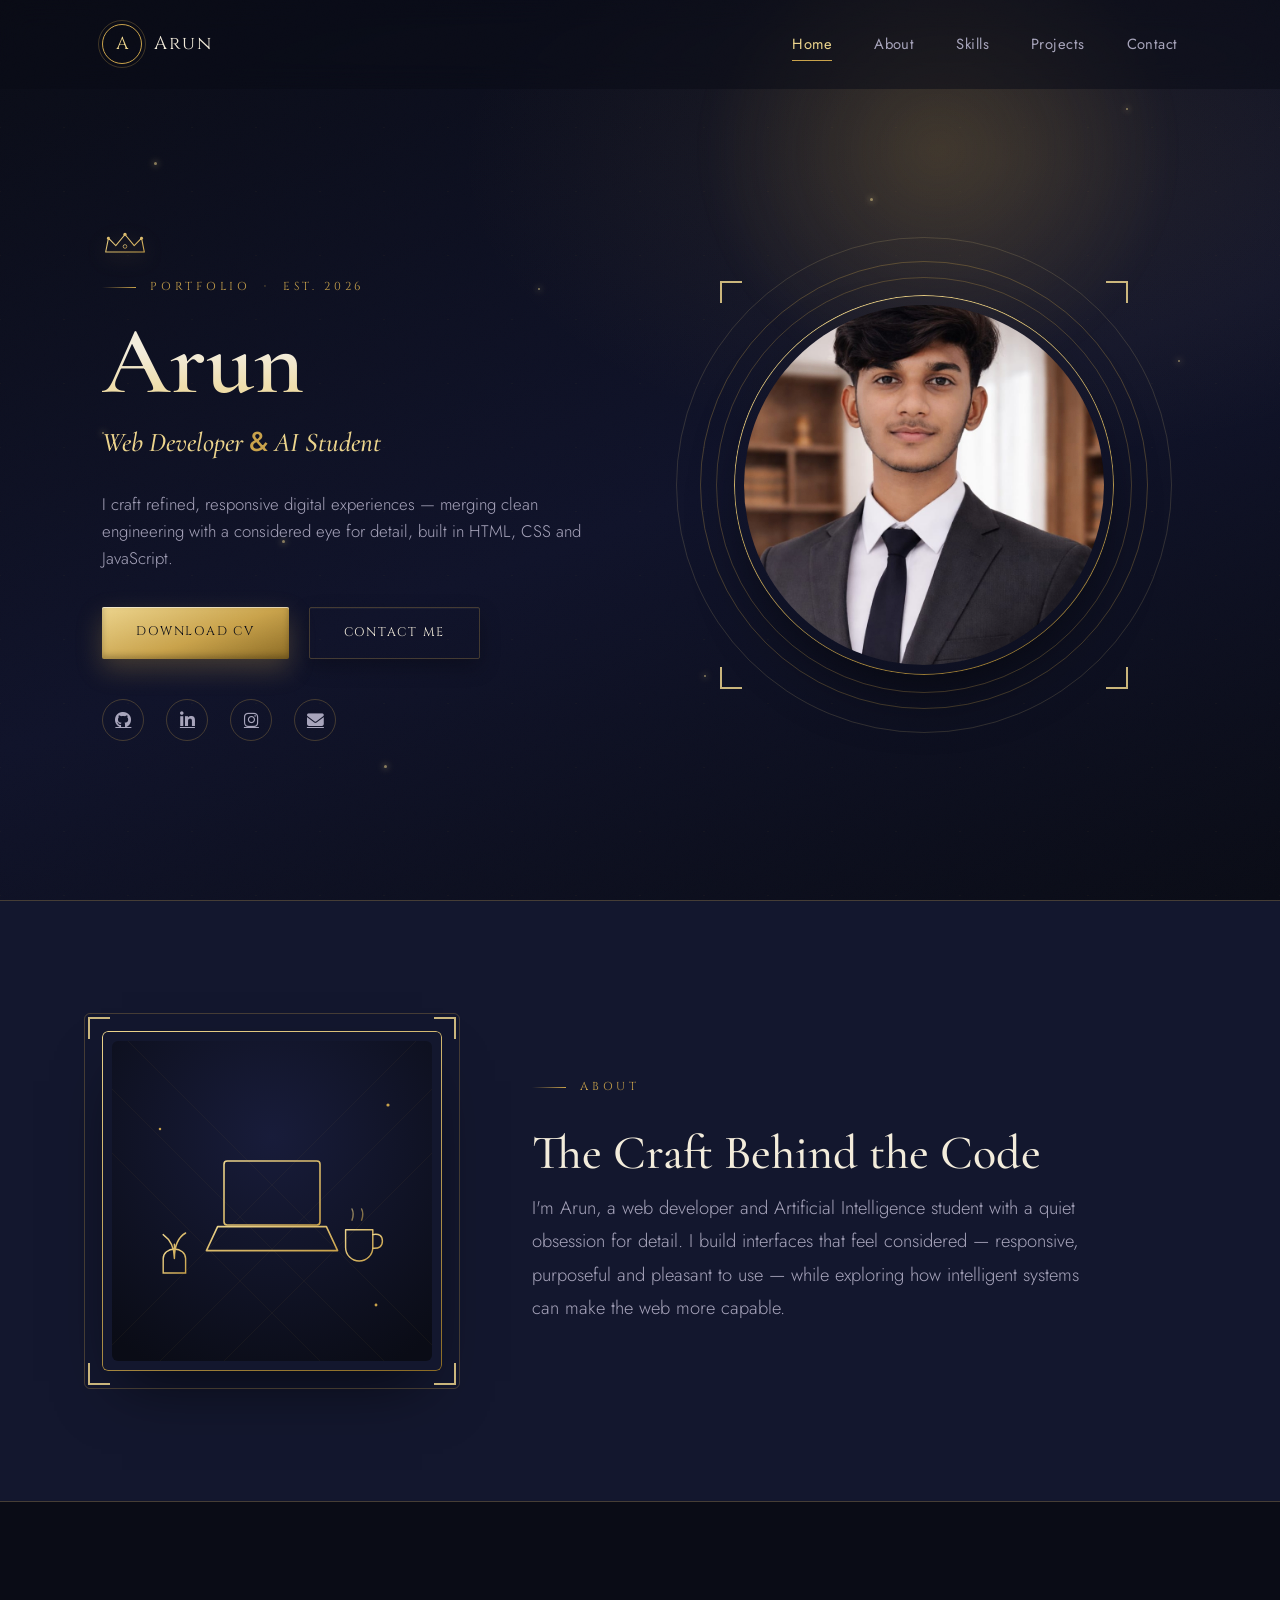
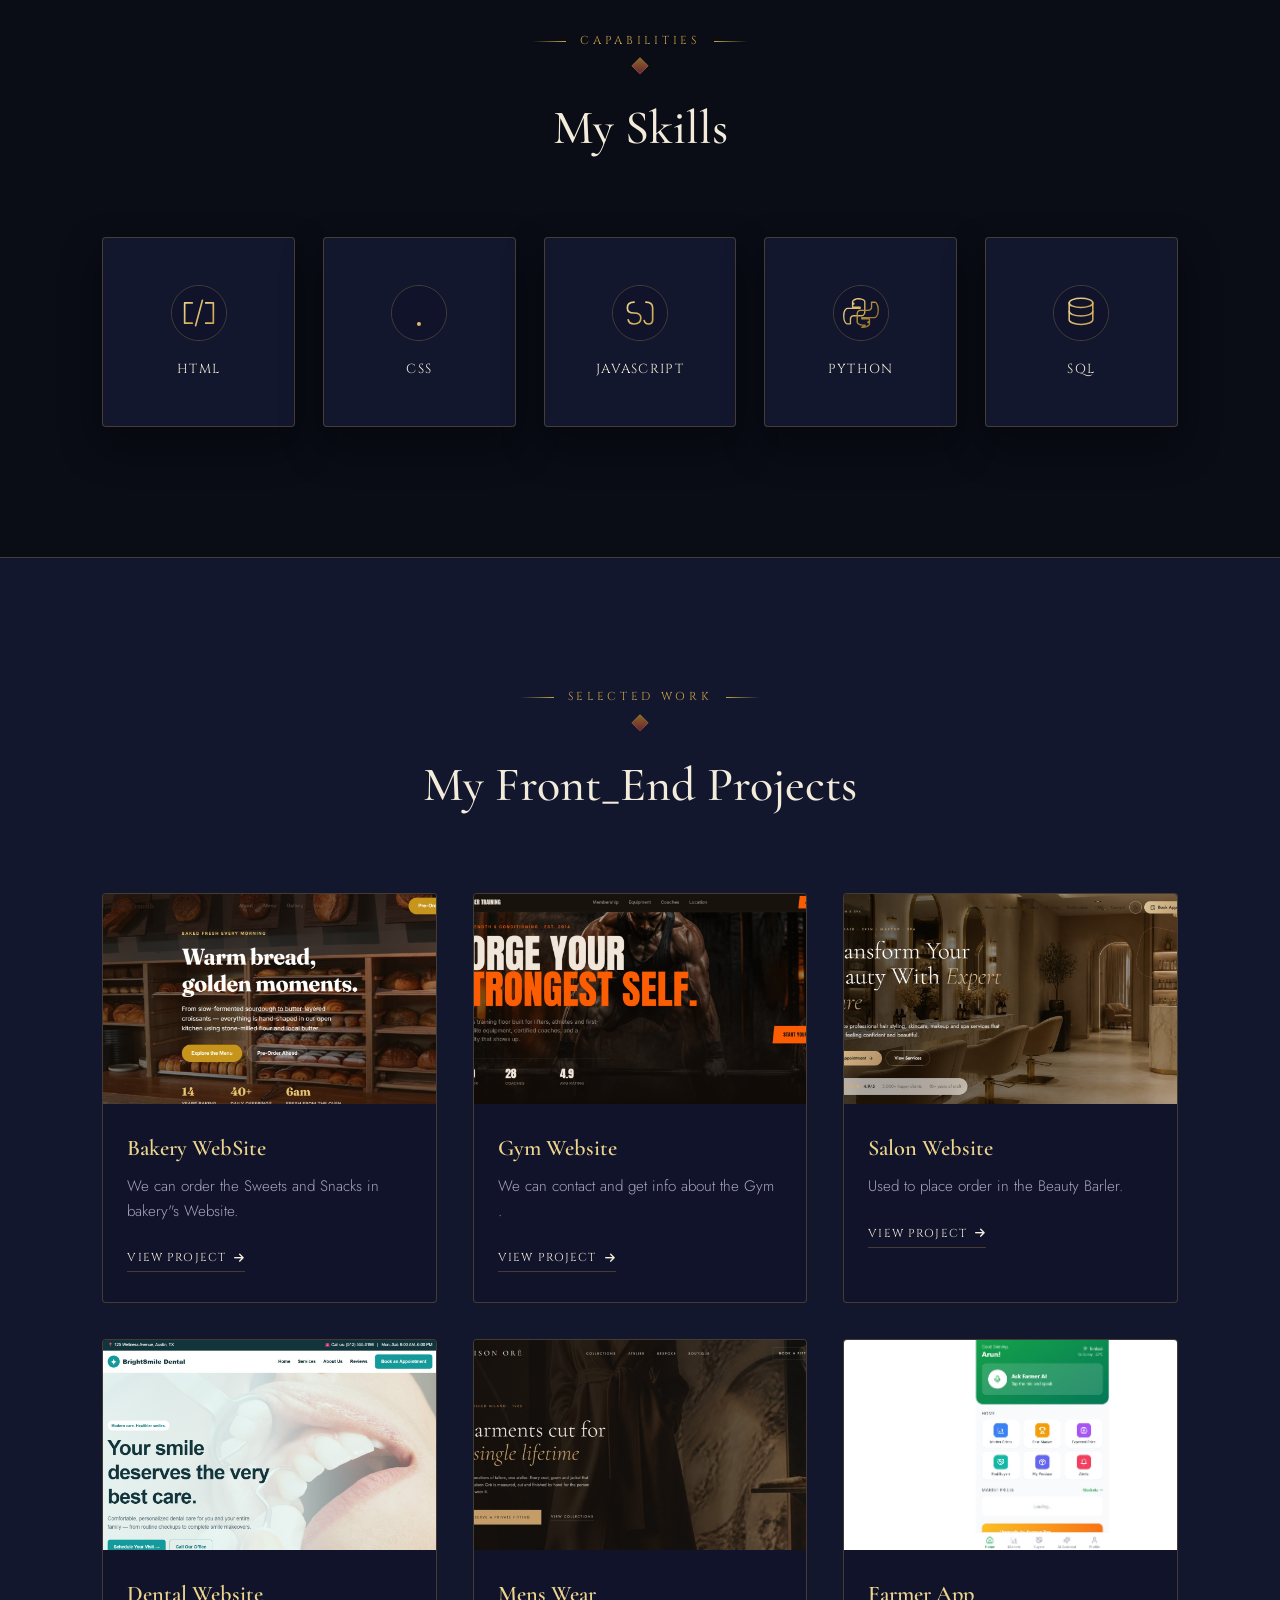
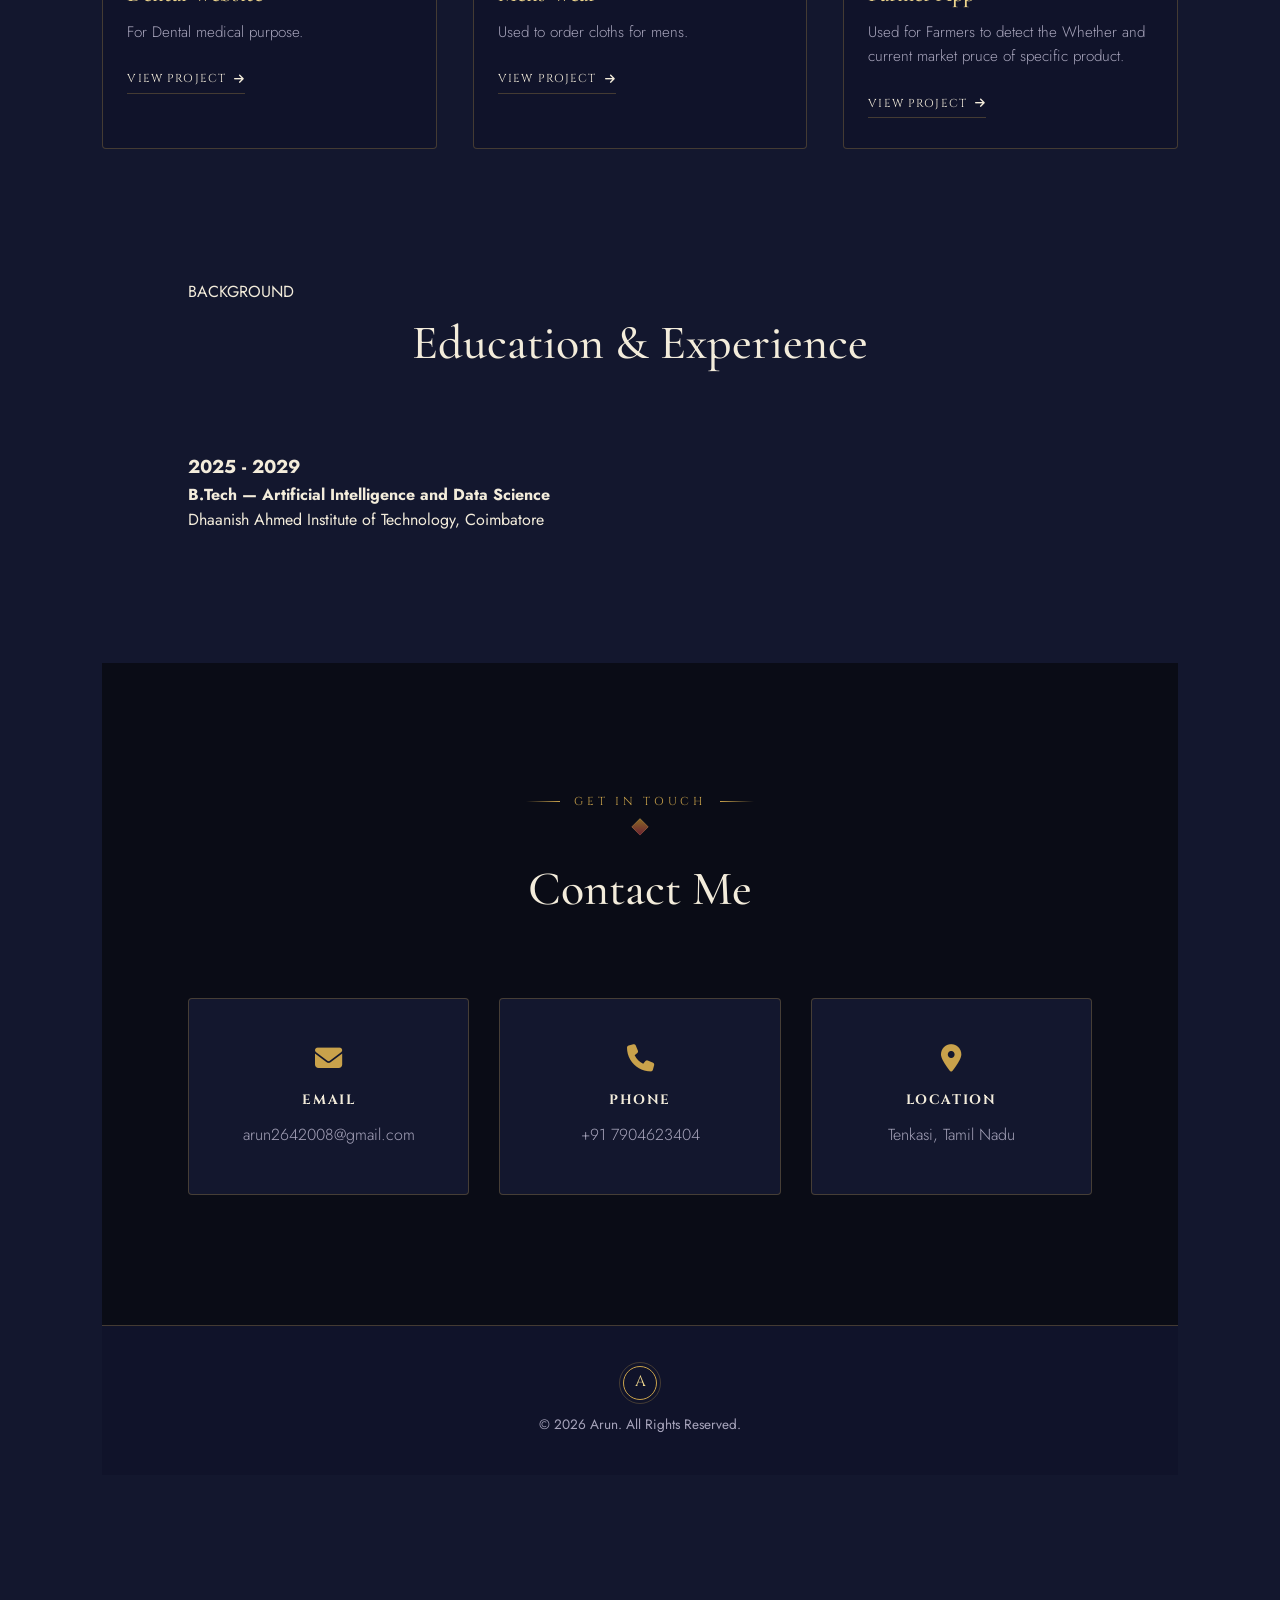
==== index.html @ 9f595109 "Update index.html" ====
<!DOCTYPE html>
<html lang="en">
<head>
    <meta charset="UTF-8">
    <meta name="viewport" content="width=device-width, initial-scale=1.0">
    <title>Arun — Portfolio</title>

    <!-- Fonts: Cinzel for engraved/royal display, Cormorant Garamond for elegant headings, Jost for clean body -->
    <link rel="preconnect" href="https://fonts.googleapis.com">
    <link rel="preconnect" href="https://fonts.gstatic.com" crossorigin>
    <link href="https://fonts.googleapis.com/css2?family=Cinzel:wght@500;600;700&family=Cormorant+Garamond:ital,wght@0,400;0,500;0,600;1,500&family=Jost:wght@300;400;500;600&display=swap" rel="stylesheet">

    <!-- Icons -->
    <link rel="stylesheet" href="https://cdnjs.cloudflare.com/ajax/libs/font-awesome/6.5.1/css/all.min.css">

    <link rel="stylesheet" href="style.css">
</head>
<body>

    <!-- Ornamental noise/pattern layer -->
    <div class="grain"></div>

    <!-- Header -->
    <header id="siteHeader">
        <nav class="navbar">
            <a href="#home" class="logo">
                <span class="logo-badge">A</span>
                <span class="logo-word">Arun</span>
            </a>

            <ul class="nav-links" id="navLinks">
                <li><a href="#home" class="active">Home</a></li>
                <li><a href="#about">About</a></li>
                <li><a href="#skills">Skills</a></li>
                <li><a href="#projects">Projects</a></li>
                <li><a href="#contact">Contact</a></li>
            </ul>

            <button class="nav-toggle" id="navToggle" aria-label="Toggle navigation" aria-expanded="false">
                <span></span><span></span><span></span>
            </button>
        </nav>
    </header>

    <!-- Hero Section -->
    <section id="home" class="hero">
        <div class="hero-glow"></div>
        <div class="particles" aria-hidden="true">
            <span></span><span></span><span></span><span></span><span></span>
            <span></span><span></span><span></span><span></span><span></span>
        </div>

        <div class="hero-text hidden">
            <svg class="crown" viewBox="0 0 100 60" aria-hidden="true">
                <path d="M8 50 L14 20 L30 36 L50 12 L70 36 L86 20 L92 50 Z" fill="none" stroke="url(#crownGold)" stroke-width="2.4" stroke-linejoin="round" stroke-linecap="round"/>
                <line x1="8" y1="50" x2="92" y2="50" stroke="url(#crownGold)" stroke-width="2.4" stroke-linecap="round"/>
                <circle cx="14" cy="20" r="3.2" fill="url(#crownGold)"/>
                <circle cx="50" cy="12" r="3.6" fill="url(#crownGold)"/>
                <circle cx="86" cy="20" r="3.2" fill="url(#crownGold)"/>
                <circle cx="50" cy="38" r="4" fill="none" stroke="url(#crownGold)" stroke-width="1.6"/>
                <defs>
                    <linearGradient id="crownGold" x1="0" y1="0" x2="1" y2="1">
                        <stop offset="0" stop-color="#ecd48c"/>
                        <stop offset="1" stop-color="#c9a24b"/>
                    </linearGradient>
                </defs>
            </svg>

            <p class="eyebrow"><span class="line"></span>Portfolio&nbsp;&nbsp;·&nbsp;&nbsp;Est. 2026</p>
            <h1>Arun</h1>
            <h2 class="hero-role">Web Developer <span class="dot">&amp;</span> AI Student</h2>
            <p class="description">
                I craft refined, responsive digital experiences — merging clean
                engineering with a considered eye for detail, built in
                HTML, CSS and JavaScript.
            </p>

            <div class="buttons">
                <a href="#" class="btn primary">Download CV</a>
                <a href="#contact" class="btn secondary">Contact Me</a>
            </div>

            <div class="social-icons">
                <a href="https://github.com/arun2642008-as" aria-label="GitHub"><i class="fab fa-github"></i></a>
                <a href="https://www.linkedin.com/in/arun-arun-407001384?utm_source=share_via&utm_content=profile&utm_medium=member_android" aria-label="LinkedIn"><i class="fab fa-linkedin-in"></i></a>
                <a href="https://www.instagram.com/breezy.shade.46?igsh=MTJxOGM5am5wYTBpMw==" aria-label="Instagram"><i class="fab fa-instagram"></i></a>
                <a href="mailto:arun2642008@gmail.com" aria-label="Email"><i class="fas fa-envelope"></i></a>
            </div>
        </div>

        <div class="hero-image hidden">
            <div class="tilt-wrap" id="heroTilt">
                <div class="orbit-ring orbit-ring--1"></div>
                <div class="orbit-ring orbit-ring--2"></div>
                <div class="frame">
                    <span class="corner corner--tl"></span>
                    <span class="corner corner--tr"></span>
                    <span class="corner corner--bl"></span>
                    <span class="corner corner--br"></span>
                    <img src="images/total/arun img.jpeg" alt="Portrait">
                </div>
            </div>
        </div>
    </section>

    <!-- About -->
    <section id="about" class="about">
        <div class="about-image hidden">
            <div class="frame frame--sq tilt-sm" id="aboutTilt">
                <span class="corner corner--tl"></span>
                <span class="corner corner--tr"></span>
                <span class="corner corner--bl"></span>
                <span class="corner corner--br"></span>
                <img src="images/about-art.svg" alt="An illustrated workspace: laptop, code, coffee">
            </div>
        </div>
        <div class="about-text hidden">
            <p class="eyebrow"><span class="line"></span>About</p>
            <h2>The Craft Behind the Code</h2>
            <p>
                I'm Arun, a web developer and Artificial Intelligence student with a
                quiet obsession for detail. I build interfaces that feel considered
                — responsive, purposeful and pleasant to use — while exploring how
                intelligent systems can make the web more capable.
            </p>
        </div>
    </section>

    <!-- Skills -->
    <section id="skills" class="skills">
        <p class="eyebrow center"><span class="line"></span>Capabilities<span class="line"></span></p>
        <span class="gem" aria-hidden="true"></span>
        <h2>My Skills</h2>
        <div class="skill-container">
            <div class="skill-card hidden">
                <div class="skill-card-inner">
                    <div class="skill-face skill-face--front">
                        <div class="skill-icon"><img src="images/html.svg" alt="HTML"></div>
                        <span>HTML</span>
                    </div>
                    <div class="skill-face skill-face--back">
                        <span class="back-title">HTML</span>
                        <p>Semantic structure, built to last</p>
                    </div>
                </div>
            </div>
            <div class="skill-card hidden">
                <div class="skill-card-inner">
                    <div class="skill-face skill-face--front">
                        <div class="skill-icon"><img src="images/css.svg" alt="CSS"></div>
                        <span>CSS</span>
                    </div>
                    <div class="skill-face skill-face--back">
                        <span class="back-title">CSS</span>
                        <p>Layout &amp; polish with a considered eye</p>
                    </div>
                </div>
            </div>
            <div class="skill-card hidden">
                <div class="skill-card-inner">
                    <div class="skill-face skill-face--front">
                        <div class="skill-icon"><img src="images/js.svg" alt="JavaScript"></div>
                        <span>JavaScript</span>
                    </div>
                    <div class="skill-face skill-face--back">
                        <span class="back-title">JS</span>
                        <p>Interactivity that feels alive</p>
                    </div>
                </div>
            </div>
            <div class="skill-card hidden">
                <div class="skill-card-inner">
                    <div class="skill-face skill-face--front">
                        <div class="skill-icon"><img src="images/python.svg" alt="Python"></div>
                        <span>Python</span>
                    </div>
                    <div class="skill-face skill-face--back">
                        <span class="back-title">PY</span>
                        <p>Data, logic &amp; a touch of AI</p>
                    </div>
                </div>
            </div>
            <div class="skill-card hidden">
                <div class="skill-card-inner">
                    <div class="skill-face skill-face--front">
                        <div class="skill-icon"><img src="images/sql.svg" alt="SQL"></div>
                        <span>SQL</span>
                    </div>
                    <div class="skill-face skill-face--back">
                        <span class="back-title">SQL</span>
                        <p>Structured, queryable, dependable</p>
                    </div>
                </div>
            </div>
        </div>
    </section>

    <!-- Projects -->
    <section id="projects" class="projects">
        <p class="eyebrow center"><span class="line"></span>Selected Work<span class="line"></span></p>
        <span class="gem" aria-hidden="true"></span>
        <h2>My Front_End Projects</h2>

        <div class="project-container">
            <div class="project-card hidden tilt-card">
                <div class="project-img"><img src="images/Bakery.img" alt="Bakery Website"><span class="glare"></span></div>
                <div class="project-body">
                    <h3>Bakery WebSite</h3>
                    <p>We can order the Sweets and Snacks in bakery"s Website.</p>
                    <a href="https://bakery-website-vc10.bolt.host">View Project <i class="fas fa-arrow-right"></i></a>
                </div>
            </div>

            <div class="project-card hidden tilt-card">
                <div class="project-img"><img src="images/Gym.img" alt="Gym Website"><span class="glare"></span></div>
                <div class="project-body">
                    <h3>Gym Website</h3>
                    <p>We can contact and get info about the Gym .</p>
                    <a href="https://embergym.lovable.app">View Project <i class="fas fa-arrow-right"></i></a>
                </div>
            </div>

            <div class="project-card hidden tilt-card">
                <div class="project-img"><img src="images/Salon.img" alt="Salon Website"><span class="glare"></span></div>
                <div class="project-body">
                    <h3>Salon Website</h3>
                    <p>Used to place order in the Beauty Barler.</p>
                    <a href="https://glowanddrace.lovable.app">View Project <i class="fas fa-arrow-right"></i></a>
                </div>
            </div>

            <div class="project-card hidden tilt-card">
                <div class="project-img"><img src="images/Dental.img" alt="Dental Website"><span class="glare"></span></div>
                <div class="project-body">
                    <h3>Dental Website</h3>
                    <p>For Dental medical purpose.</p>
                    <a href="https://arun2642008-as.github.io/Dental/">View Project <i class="fas fa-arrow-right"></i></a>
                </div>
            </div>

            <div class="project-card hidden tilt-card">
                <div class="project-img"><img src="images/Cloths.img" alt="Mens Wear"><span class="glare"></span></div>
                <div class="project-body">
                    <h3>Mens Wear</h3>
                    <p>Used to order cloths for mens.</p>
                    <a href="https://haute-site-spark.lovable.app">View Project <i class="fas fa-arrow-right"></i></a>
                </div>
            </div>

            <div class="project-card hidden tilt-card">
                <div class="project-img"><img src="images/Farmerapp.img" alt="Farmer App"><span class="glare"></span></div>
                <div class="project-body">
                    <h3>Farmer App</h3>
                    <p>Used for Farmers to detect the Whether and current market pruce of specific product.</p>
                    <a href="https://farmconnect-ai-gmjc.bolt.host">View Project <i class="fas fa-arrow-right"></i></a>
                </div>
            </div>
        </div>
    <!-- Education & Experience Section -->
<section id="education" class="education-section">

    <div class="section-label">BACKGROUND</div>

    <h2>Education & Experience</h2>

    <div class="education-content">
        <div class="education-item">
            <h3>2025 - 2029</h3>
            <h4>B.Tech — Artificial Intelligence and Data Science</h4>
            <p>
                Dhaanish Ahmed Institute of Technology, Coimbatore
            </p>
        </div>

        <!-- Add experience here later -->
        <!--
        <div class="experience-item">
            <h3>2026</h3>
            <h4>Data Analyst Intern</h4>
            <p>Company Name</p>
        </div>
        -->
    </div>

</section>

    <!-- Contact -->
    <section id="contact" class="contact">
        <p class="eyebrow center"><span class="line"></span>Get In Touch<span class="line"></span></p>
        <span class="gem" aria-hidden="true"></span>
        <h2>Contact Me</h2>

        <div class="contact-container">
            <div class="contact-box hidden">
                <i class="fas fa-envelope"></i>
                <h3>Email</h3>
                <p>arun2642008@gmail.com</p>
            </div>

            <div class="contact-box hidden">
                <i class="fas fa-phone"></i>
                <h3>Phone</h3>
                <p>+91 7904623404</p>
            </div>

            <div class="contact-box hidden">
                <i class="fas fa-map-marker-alt"></i>
                <h3>Location</h3>
                <p>Tenkasi, Tamil Nadu</p>
            </div>
        </div>
    </section>

    <!-- Footer -->
    <footer>
        <span class="logo-badge small">A</span>
        <p>© 2026 Arun. All Rights Reserved.</p>
    </footer>

    <script src="script.js"></script>
</body>
</html>
---- style.css ----
/* ============================================================
   TOKENS
   Ink   #0a0c16 / #10132200 panel #12162a
   Gold  #c9a24b (core) #e8cf88 (light) #7a5f22 (deep)
   Wine  #5c1a2b (secondary accent, used sparingly)
   Ivory #f2ead9 (text) / Mist #a6a4b8 (muted text)
   ============================================================ */
:root {
    --ink: #0a0c16;
    --ink-2: #10132a;
    --panel: #13172e;
    --gold: #c9a24b;
    --gold-light: #ecd48c;
    --gold-deep: #8a6a24;
    --wine: #6a1f33;
    --ivory: #f3ecdb;
    --mist: #a7a4bb;
    --hairline: rgba(201, 162, 75, 0.28);
    --shadow: 0 20px 50px rgba(0, 0, 0, 0.45);
    --serif: 'Cormorant Garamond', serif;
    --engraved: 'Cinzel', serif;
    --sans: 'Jost', sans-serif;
}

* {
    margin: 0;
    padding: 0;
    box-sizing: border-box;
    font-family: var(--sans);
    scroll-behavior: smooth;
}

html { scroll-padding-top: 90px; }

body {
    background: var(--ink);
    color: var(--ivory);
    line-height: 1.6;
    overflow-x: hidden;
}

/* Subtle film-grain / texture overlay for a tactile, premium finish */
.grain {
    position: fixed;
    inset: 0;
    pointer-events: none;
    z-index: 2000;
    opacity: 0.035;
    background-image: url("data:image/svg+xml,%3Csvg xmlns='http://www.w3.org/2000/svg' width='120' height='120'%3E%3Cfilter id='n'%3E%3CfeTurbulence type='fractalNoise' baseFrequency='0.9' numOctaves='2' stitchTiles='stitch'/%3E%3C/filter%3E%3Crect width='100%25' height='100%25' filter='url(%23n)'/%3E%3C/svg%3E");
    mix-blend-mode: overlay;
}

::selection { background: var(--gold); color: var(--ink); }

a { color: inherit; }
img { display: block; max-width: 100%; }

/* Eyebrow labels — engraved, letter-spaced, gold hairline flanks */
.eyebrow {
    display: flex;
    align-items: center;
    gap: 14px;
    font-family: var(--engraved);
    font-size: 0.72rem;
    letter-spacing: 0.32em;
    text-transform: uppercase;
    color: var(--gold);
    margin-bottom: 18px;
}

.eyebrow.center { justify-content: center; margin-bottom: 10px; }

.eyebrow .line {
    width: 34px;
    height: 1px;
    background: linear-gradient(90deg, transparent, var(--gold));
}

.eyebrow.center .line:last-child {
    background: linear-gradient(90deg, var(--gold), transparent);
}

/* Faceted gem — a small rotating diamond that flickers between two gold
   tones as it turns in 3D, used as a punctuation mark above centered headings */
.gem {
    display: block;
    width: 12px;
    height: 12px;
    margin: 0 auto 18px;
    perspective: 200px;
    transform-style: preserve-3d;
    position: relative;
}

.gem::before,
.gem::after {
    content: '';
    position: absolute;
    inset: 0;
    transform: rotate(45deg);
    backface-visibility: hidden;
}

.gem::before {
    background: linear-gradient(135deg, var(--gold-light), var(--gold));
    animation: gem-spin 5s linear infinite;
}

.gem::after {
    background: linear-gradient(135deg, var(--gold-deep), var(--wine));
    animation: gem-spin 5s linear infinite;
    animation-delay: -2.5s;
}

@keyframes gem-spin {
    0%   { transform: rotate(45deg) rotateY(0deg); }
    100% { transform: rotate(45deg) rotateY(360deg); }
}

/* ============================================================
   HEADER
   ============================================================ */
header {
    width: 100%;
    position: fixed;
    top: 0;
    left: 0;
    padding: 24px 8%;
    background: rgba(10, 12, 22, 0.55);
    backdrop-filter: blur(14px);
    -webkit-backdrop-filter: blur(14px);
    border-bottom: 1px solid transparent;
    z-index: 1000;
    transition: 0.35s ease;
}

header.sticky {
    padding: 15px 8%;
    background: rgba(10, 12, 22, 0.85);
    border-bottom: 1px solid var(--hairline);
    box-shadow: 0 10px 30px rgba(0,0,0,0.35);
}

.navbar {
    display: flex;
    justify-content: space-between;
    align-items: center;
}

.logo {
    display: flex;
    align-items: center;
    gap: 12px;
    text-decoration: none;
}

.logo-badge {
    width: 40px;
    height: 40px;
    border: 1px solid var(--gold);
    border-radius: 50%;
    display: flex;
    align-items: center;
    justify-content: center;
    font-family: var(--engraved);
    font-size: 1.1rem;
    color: var(--gold-light);
    position: relative;
}

.logo-badge::before {
    content: '';
    position: absolute;
    inset: -5px;
    border: 1px solid var(--hairline);
    border-radius: 50%;
}

.logo-badge.small {
    display: inline-flex;
    margin-bottom: 14px;
    width: 34px;
    height: 34px;
    font-size: 0.95rem;
}

.logo-word {
    font-family: var(--engraved);
    font-size: 1.15rem;
    letter-spacing: 0.08em;
    color: var(--ivory);
}

.nav-links {
    display: flex;
    list-style: none;
    gap: 42px;
}

.nav-links a {
    text-decoration: none;
    color: var(--mist);
    font-size: 0.92rem;
    letter-spacing: 0.03em;
    transition: 0.3s;
    position: relative;
    padding-bottom: 4px;
}

.nav-links a:hover,
.nav-links a.active {
    color: var(--gold-light);
}

.nav-links a::after {
    content: '';
    width: 0;
    height: 1px;
    background: var(--gold);
    position: absolute;
    left: 0;
    bottom: -2px;
    transition: 0.3s;
}

.nav-links a:hover::after,
.nav-links a.active::after {
    width: 100%;
}

.nav-toggle {
    display: none;
    flex-direction: column;
    gap: 5px;
    background: none;
    border: none;
    cursor: pointer;
    padding: 6px;
}

.nav-toggle span {
    width: 24px;
    height: 1.5px;
    background: var(--gold-light);
    transition: 0.3s;
}

.nav-toggle.open span:nth-child(1) { transform: translateY(6.5px) rotate(45deg); }
.nav-toggle.open span:nth-child(2) { opacity: 0; }
.nav-toggle.open span:nth-child(3) { transform: translateY(-6.5px) rotate(-45deg); }

/* ============================================================
   HERO
   ============================================================ */
.hero {
    position: relative;
    min-height: 100vh;
    background:
        radial-gradient(ellipse 900px 500px at 78% 18%, rgba(201,162,75,0.10), transparent 60%),
        linear-gradient(160deg, #0a0c16 0%, #10132a 55%, #0a0c16 100%);
    display: flex;
    align-items: center;
    justify-content: space-between;
    padding: 150px 8% 80px;
    gap: 60px;
    overflow: hidden;
}

.hero::before {
    /* faint diamond lattice — royal damask cue, kept very quiet */
    content: '';
    position: absolute;
    inset: 0;
    background-image:
        linear-gradient(45deg, var(--hairline) 1px, transparent 1px),
        linear-gradient(-45deg, var(--hairline) 1px, transparent 1px);
    background-size: 64px 64px;
    opacity: 0.15;
    pointer-events: none;
}

.hero-glow {
    position: absolute;
    top: -10%;
    right: 8%;
    width: 480px;
    height: 480px;
    background: radial-gradient(circle, rgba(201,162,75,0.20), transparent 70%);
    filter: blur(10px);
    pointer-events: none;
}

/* Floating gold motes drifting behind the hero content for depth */
.particles {
    position: absolute;
    inset: 0;
    pointer-events: none;
    z-index: 1;
}

.particles span {
    position: absolute;
    width: 3px;
    height: 3px;
    border-radius: 50%;
    background: var(--gold-light);
    box-shadow: 0 0 6px 1px rgba(236, 212, 140, 0.6);
    opacity: 0.55;
    animation: drift 9s ease-in-out infinite;
}

.particles span:nth-child(1)  { top: 18%; left: 12%; animation-delay: 0s;   }
.particles span:nth-child(2)  { top: 32%; left: 42%; animation-delay: -1.2s; width: 2px; height: 2px; }
.particles span:nth-child(3)  { top: 60%; left: 22%; animation-delay: -2.4s; }
.particles span:nth-child(4)  { top: 75%; left: 55%; animation-delay: -3.6s; width: 2px; height: 2px; }
.particles span:nth-child(5)  { top: 22%; left: 68%; animation-delay: -4.8s; }
.particles span:nth-child(6)  { top: 48%; left: 8%;  animation-delay: -6s;  width: 2px; height: 2px; }
.particles span:nth-child(7)  { top: 85%; left: 30%; animation-delay: -1.8s; }
.particles span:nth-child(8)  { top: 12%; left: 88%; animation-delay: -3s;  width: 2px; height: 2px; }
.particles span:nth-child(9)  { top: 65%; left: 76%; animation-delay: -5.2s; }
.particles span:nth-child(10) { top: 40%; left: 92%; animation-delay: -7s;  width: 2px; height: 2px; }

@keyframes drift {
    0%, 100% { transform: translateY(0) translateX(0); opacity: 0.35; }
    50%      { transform: translateY(-26px) translateX(8px); opacity: 0.85; }
}

@media (prefers-reduced-motion: reduce) {
    .particles span { animation: none; }
}

.hero-text { flex: 1; position: relative; z-index: 2; max-width: 620px; }

.crown {
    width: 46px;
    height: auto;
    margin-bottom: 14px;
    animation: crown-float 4.5s ease-in-out infinite;
    filter: drop-shadow(0 6px 10px rgba(201, 162, 75, 0.35));
}

@keyframes crown-float {
    0%, 100% { transform: translateY(0) rotate(0deg); }
    50%      { transform: translateY(-6px) rotate(-2deg); }
}

.hero-text h1 {
    font-family: var(--serif);
    font-weight: 600;
    font-size: 6rem;
    line-height: 1;
    color: var(--ivory);
    background: linear-gradient(180deg, var(--ivory) 40%, var(--gold-light) 100%);
    -webkit-background-clip: text;
    background-clip: text;
    -webkit-text-fill-color: transparent;
}

.hero-role {
    font-family: var(--serif);
    font-style: italic;
    font-weight: 500;
    font-size: 1.7rem;
    color: var(--gold-light);
    margin: 10px 0 26px;
}

.hero-role .dot { color: var(--gold); font-style: normal; }

.description {
    font-size: 1.05rem;
    font-weight: 300;
    color: var(--mist);
    max-width: 500px;
    margin-bottom: 36px;
}

.buttons {
    display: flex;
    gap: 20px;
    margin-bottom: 40px;
}

.btn {
    padding: 15px 34px;
    border-radius: 2px;
    text-decoration: none;
    font-family: var(--engraved);
    font-size: 0.78rem;
    letter-spacing: 0.14em;
    text-transform: uppercase;
    transition: 0.35s ease;
    display: inline-block;
    position: relative;
}

.primary {
    background: linear-gradient(160deg, var(--gold-light), var(--gold) 55%, var(--gold-deep));
    color: var(--ink);
    box-shadow:
        0 10px 26px rgba(201,162,75,0.28),
        inset 0 1px 0 rgba(255,255,255,0.55),
        inset 0 -3px 6px rgba(0,0,0,0.25);
}

.primary:hover {
    transform: translateY(-3px);
    box-shadow:
        0 18px 34px rgba(201,162,75,0.4),
        inset 0 1px 0 rgba(255,255,255,0.6),
        inset 0 -3px 6px rgba(0,0,0,0.25);
}

.primary:active {
    transform: translateY(0);
    box-shadow:
        0 4px 10px rgba(201,162,75,0.3),
        inset 0 2px 5px rgba(0,0,0,0.35);
}

.secondary {
    border: 1px solid var(--hairline);
    color: var(--ivory);
    box-shadow: inset 0 1px 0 rgba(255,255,255,0.04), 0 8px 20px rgba(0,0,0,0.25);
}

.secondary:hover {
    border-color: var(--gold);
    background: rgba(201,162,75,0.08);
    transform: translateY(-3px);
}

.secondary:active { transform: translateY(0); }

.social-icons {
    display: flex;
    gap: 22px;
}

.social-icons a {
    width: 42px;
    height: 42px;
    display: flex;
    align-items: center;
    justify-content: center;
    border: 1px solid var(--hairline);
    border-radius: 50%;
    color: var(--mist);
    font-size: 1.05rem;
    transition: 0.3s;
}

.social-icons a:hover {
    color: var(--ink);
    background: var(--gold-light);
    border-color: var(--gold-light);
    transform: translateY(-4px);
}

.hero-image {
    flex: 1;
    display: flex;
    justify-content: center;
    position: relative;
    z-index: 2;
}

/* Signature element: an ornamental gold "frame" — hairline ring plus
   floating corner brackets, echoed for every portrait/photo on the page.
   .tilt-wrap gives the portrait real depth: it tilts toward the cursor
   (set via JS custom properties --rx/--ry) while a pair of halo rings
   orbit around it in true 3D, like a coronation aureole. */
.tilt-wrap {
    --rx: 0deg;
    --ry: 0deg;
    position: relative;
    perspective: 900px;
}

.orbit-ring {
    position: absolute;
    inset: -34px;
    border: 1px solid var(--gold);
    border-radius: 50%;
    opacity: 0.3;
    transform-style: preserve-3d;
    animation: orbit-spin 16s linear infinite;
    pointer-events: none;
}

.orbit-ring--2 {
    inset: -58px;
    opacity: 0.16;
    border-color: var(--gold-light);
    animation-duration: 24s;
    animation-direction: reverse;
}

@keyframes orbit-spin {
    from { transform: rotateX(72deg) rotateZ(0deg); }
    to   { transform: rotateX(72deg) rotateZ(360deg); }
}

.frame {
    position: relative;
    width: 380px;
    height: 380px;
    border-radius: 50%;
    padding: 10px;
    transform: rotateX(var(--rx, 0deg)) rotateY(var(--ry, 0deg));
    transform-style: preserve-3d;
    transition: transform 0.4s cubic-bezier(0.22, 1, 0.36, 1);
    box-shadow: 0 30px 60px -20px rgba(0, 0, 0, 0.6);
}

.frame::before {
    content: '';
    position: absolute;
    inset: -18px;
    border: 1px solid var(--hairline);
    border-radius: 50%;
}

.frame::after {
    content: '';
    position: absolute;
    inset: 0;
    border-radius: 50%;
    padding: 1px;
    background: linear-gradient(160deg, var(--gold-light), var(--gold-deep));
    -webkit-mask: linear-gradient(#fff 0 0) content-box, linear-gradient(#fff 0 0);
    -webkit-mask-composite: xor;
    mask-composite: exclude;
}

.frame img {
    width: 100%;
    height: 100%;
    border-radius: 50%;
    object-fit: cover;
}

.frame--sq { border-radius: 6px; }
.frame--sq::before { border-radius: 6px; }
.frame--sq::after { border-radius: 6px; }
.frame--sq img { border-radius: 6px; }

.tilt-sm {
    transform-style: preserve-3d;
    transition: transform 0.4s cubic-bezier(0.22, 1, 0.36, 1);
}

/* Viewfinder-style corner brackets that draw the eye and open slightly
   outward on hover — a small, luxury-catalogue framing detail */
.corner {
    position: absolute;
    width: 22px;
    height: 22px;
    border: 0 solid var(--gold-light);
    opacity: 0.85;
    transition: 0.4s ease;
    pointer-events: none;
}

.corner--tl { top: -14px; left: -14px; border-top-width: 2px; border-left-width: 2px; }
.corner--tr { top: -14px; right: -14px; border-top-width: 2px; border-right-width: 2px; }
.corner--bl { bottom: -14px; left: -14px; border-bottom-width: 2px; border-left-width: 2px; }
.corner--br { bottom: -14px; right: -14px; border-bottom-width: 2px; border-right-width: 2px; }

.frame:hover .corner--tl, .tilt-sm:hover .corner--tl { transform: translate(-4px, -4px); }
.frame:hover .corner--tr, .tilt-sm:hover .corner--tr { transform: translate(4px, -4px); }
.frame:hover .corner--bl, .tilt-sm:hover .corner--bl { transform: translate(-4px, 4px); }
.frame:hover .corner--br, .tilt-sm:hover .corner--br { transform: translate(4px, 4px); }

@media (prefers-reduced-motion: reduce) {
    .orbit-ring { animation: none; }
}

/* ============================================================
   SECTIONS (shared)
   ============================================================ */
section { padding: 130px 8%; position: relative; }

section h2 {
    font-family: var(--serif);
    font-weight: 500;
    font-size: 3rem;
    color: var(--ivory);
}

.about h2, .skills h2, .projects h2, .contact h2 { text-align: left; }
.skills h2, .projects h2, .contact h2 { text-align: center; margin-bottom: 70px; }

/* ============================================================
   ABOUT
   ============================================================ */
.about {
    display: flex;
    align-items: center;
    gap: 90px;
    background: var(--panel);
    border-top: 1px solid var(--hairline);
    border-bottom: 1px solid var(--hairline);
}

.about-image { flex: 0 0 auto; display: flex; justify-content: center; }
.about-image .frame { width: 340px; height: 340px; }

.about-text { flex: 1; }

.about-text p:not(.eyebrow) {
    font-size: 1.15rem;
    font-weight: 300;
    color: var(--mist);
    max-width: 560px;
    line-height: 1.8;
}

/* ============================================================
   SKILLS
   ============================================================ */
.skills { background: var(--ink); }

.skill-container {
    display: grid;
    grid-template-columns: repeat(auto-fit, minmax(170px, 1fr));
    gap: 28px;
    max-width: 1100px;
    margin: 0 auto;
}

.skill-card {
    height: 190px;
    perspective: 1000px;
    transition: transform 0.35s ease;
}

.skill-card:hover { transform: translateY(-8px); }

.skill-card-inner {
    position: relative;
    width: 100%;
    height: 100%;
    text-align: center;
    transform-style: preserve-3d;
    transition: transform 0.7s cubic-bezier(0.22, 1, 0.36, 1);
}

.skill-card:hover .skill-card-inner { transform: rotateY(180deg); }

.skill-face {
    position: absolute;
    inset: 0;
    display: flex;
    flex-direction: column;
    align-items: center;
    justify-content: center;
    border-radius: 4px;
    backface-visibility: hidden;
    padding: 20px;
}

.skill-face--front {
    background: var(--panel);
    border: 1px solid var(--hairline);
    box-shadow: 0 18px 40px rgba(0,0,0,0.35);
}

.skill-card:hover .skill-face--front { border-color: var(--gold); }

.skill-face--back {
    background: linear-gradient(155deg, var(--wine), var(--ink-2) 70%);
    border: 1px solid var(--gold);
    transform: rotateY(180deg);
    box-shadow: 0 18px 40px rgba(0,0,0,0.45);
}

.skill-face span {
    display: block;
    margin-top: 18px;
    font-family: var(--engraved);
    font-size: 0.82rem;
    letter-spacing: 0.1em;
    text-transform: uppercase;
    color: var(--ivory);
}

.skill-face--back .back-title {
    margin-top: 0;
    font-size: 1rem;
    color: var(--gold-light);
    letter-spacing: 0.2em;
}

.skill-face--back p {
    margin-top: 12px;
    font-size: 0.85rem;
    font-weight: 300;
    color: var(--mist);
    line-height: 1.5;
}

.skill-icon {
    width: 56px;
    height: 56px;
    margin: 0 auto;
    border-radius: 50%;
    overflow: hidden;
    border: 1px solid var(--hairline);
}

.skill-icon img { width: 100%; height: 100%; object-fit: cover; }

@media (prefers-reduced-motion: reduce) {
    .skill-card-inner, .skill-card:hover .skill-card-inner { transition: none; transform: none; }
    .skill-face--back { display: none; }
}

/* ============================================================
   PROJECTS
   ============================================================ */
.projects { background: var(--panel); border-top: 1px solid var(--hairline); }

.project-container {
    display: grid;
    grid-template-columns: repeat(auto-fit, minmax(320px, 1fr));
    gap: 36px;
    max-width: 1200px;
    margin: 0 auto;
}

.project-container { perspective: 1400px; }

.project-card {
    --rx: 0deg;
    --ry: 0deg;
    background: var(--ink-2);
    border: 1px solid var(--hairline);
    border-radius: 4px;
    overflow: hidden;
    transform: translateY(0) rotateX(var(--rx, 0deg)) rotateY(var(--ry, 0deg));
    transform-style: preserve-3d;
    transition: transform 0.35s cubic-bezier(0.22, 1, 0.36, 1), border-color 0.35s, box-shadow 0.35s;
}

.project-card:hover {
    transform: translateY(-10px) rotateX(var(--rx, 0deg)) rotateY(var(--ry, 0deg));
    border-color: var(--gold);
    box-shadow: var(--shadow);
}

.project-img { height: 210px; overflow: hidden; position: relative; }

.project-img img {
    width: 100%;
    height: 100%;
    object-fit: cover;
    transition: 0.6s ease;
}

.project-card:hover .project-img img { transform: scale(1.08); }

/* Glare sweep tracks the cursor via --mx/--my, set by JS */
.glare {
    position: absolute;
    inset: 0;
    background: radial-gradient(circle 180px at var(--mx, 50%) var(--my, 50%), rgba(236, 212, 140, 0.28), transparent 65%);
    opacity: 0;
    transition: opacity 0.35s ease;
    pointer-events: none;
}

.project-card:hover .glare { opacity: 1; }

@media (prefers-reduced-motion: reduce) {
    .project-card { transition: none; }
}

.project-body { padding: 26px 24px 30px; }

.project-body h3 {
    font-family: var(--serif);
    font-size: 1.4rem;
    font-weight: 600;
    color: var(--gold-light);
    margin-bottom: 8px;
}

.project-body p {
    color: var(--mist);
    font-weight: 300;
    font-size: 0.95rem;
    margin-bottom: 20px;
}

.project-body a {
    display: inline-flex;
    align-items: center;
    gap: 8px;
    text-decoration: none;
    font-family: var(--engraved);
    font-size: 0.72rem;
    letter-spacing: 0.1em;
    text-transform: uppercase;
    color: var(--ivory);
    border-bottom: 1px solid var(--hairline);
    padding-bottom: 4px;
    transition: 0.3s;
}

.project-body a i { font-size: 0.7rem; transition: 0.3s; }

.project-body a:hover {
    color: var(--gold-light);
    border-color: var(--gold);
}

.project-body a:hover i { transform: translateX(4px); }

/* ============================================================
   CONTACT
   ============================================================ */
.contact { background: var(--ink); }

.contact-container {
    display: grid;
    grid-template-columns: repeat(auto-fit, minmax(250px, 1fr));
    gap: 30px;
    max-width: 1000px;
    margin: 0 auto;
}

.contact-box {
    background: var(--panel);
    border: 1px solid var(--hairline);
    padding: 46px 25px;
    text-align: center;
    border-radius: 4px;
    transition: 0.35s ease;
}

.contact-box:hover {
    transform: translateY(-8px);
    border-color: var(--gold);
}

.contact-box i {
    font-size: 1.7rem;
    color: var(--gold);
    margin-bottom: 18px;
}

.contact-box h3 {
    font-family: var(--engraved);
    font-size: 0.85rem;
    letter-spacing: 0.12em;
    text-transform: uppercase;
    color: var(--ivory);
    margin-bottom: 10px;
}

.contact-box p { color: var(--mist); font-weight: 300; }

/* ============================================================
   FOOTER
   ============================================================ */
footer {
    background: var(--ink-2);
    color: var(--mist);
    text-align: center;
    padding: 40px 25px;
    font-size: 0.85rem;
    border-top: 1px solid var(--hairline);
}

footer .logo-badge { margin: 0 auto 14px; }

/* ============================================================
   SCROLL REVEAL
   ============================================================ */
.hidden {
    opacity: 0;
    transform: translateY(40px);
    transition: all 0.9s cubic-bezier(0.19, 1, 0.22, 1);
}

.show {
    opacity: 1;
    transform: translateY(0);
}

@media (prefers-reduced-motion: reduce) {
    .hidden, .show { transition: none; opacity: 1; transform: none; }
}

/* ============================================================
   RESPONSIVE
   ============================================================ */
@media (max-width: 992px) {
    .hero, .about {
        flex-direction: column;
        text-align: center;
        padding-top: 130px;
    }

    .hero-text { max-width: 100%; }
    .hero-text h1 { font-size: 4.2rem; }

    .description { margin-left: auto; margin-right: auto; }

    .buttons, .social-icons { justify-content: center; }

    .frame { width: 300px; height: 300px; }
    .about-image .frame { width: 280px; height: 280px; }

    .eyebrow { justify-content: center; }
    .crown { margin-left: auto; margin-right: auto; }
    .orbit-ring { inset: -26px; }
    .orbit-ring--2 { inset: -44px; }
}

@media (max-width: 480px) {
    .skill-card { height: 210px; }
}

@media (max-width: 768px) {
    .nav-links {
        position: fixed;
        top: 0;
        right: 0;
        height: 100vh;
        width: min(78%, 320px);
        background: rgba(10, 12, 22, 0.98);
        backdrop-filter: blur(14px);
        border-left: 1px solid var(--hairline);
        flex-direction: column;
        justify-content: center;
        align-items: center;
        gap: 40px;
        transform: translateX(100%);
        transition: 0.4s ease;
    }

    .nav-links.open { transform: translateX(0); }

    .nav-toggle { display: flex; }

    .hero-text h1 { font-size: 3.2rem; }
    .hero-role { font-size: 1.3rem; }

    section { padding: 90px 6%; }
    section h2 { font-size: 2.1rem; }
}
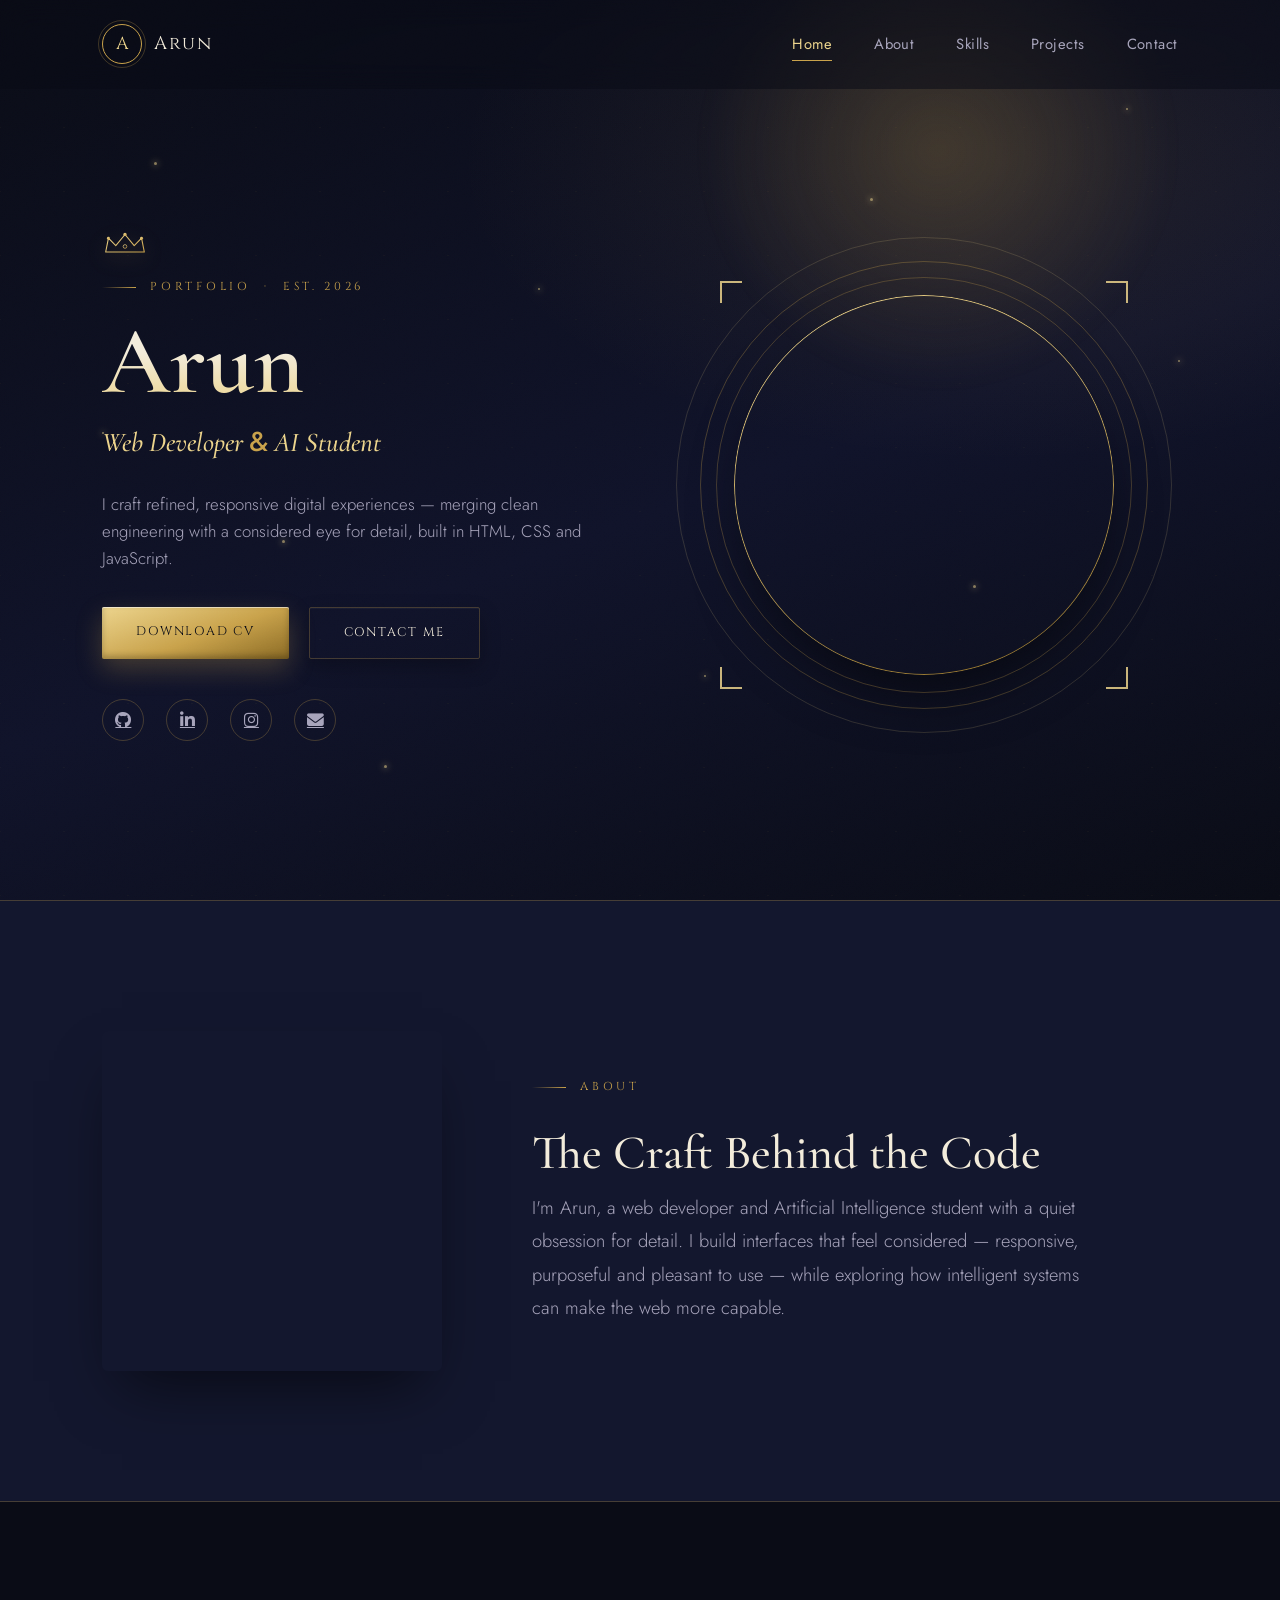
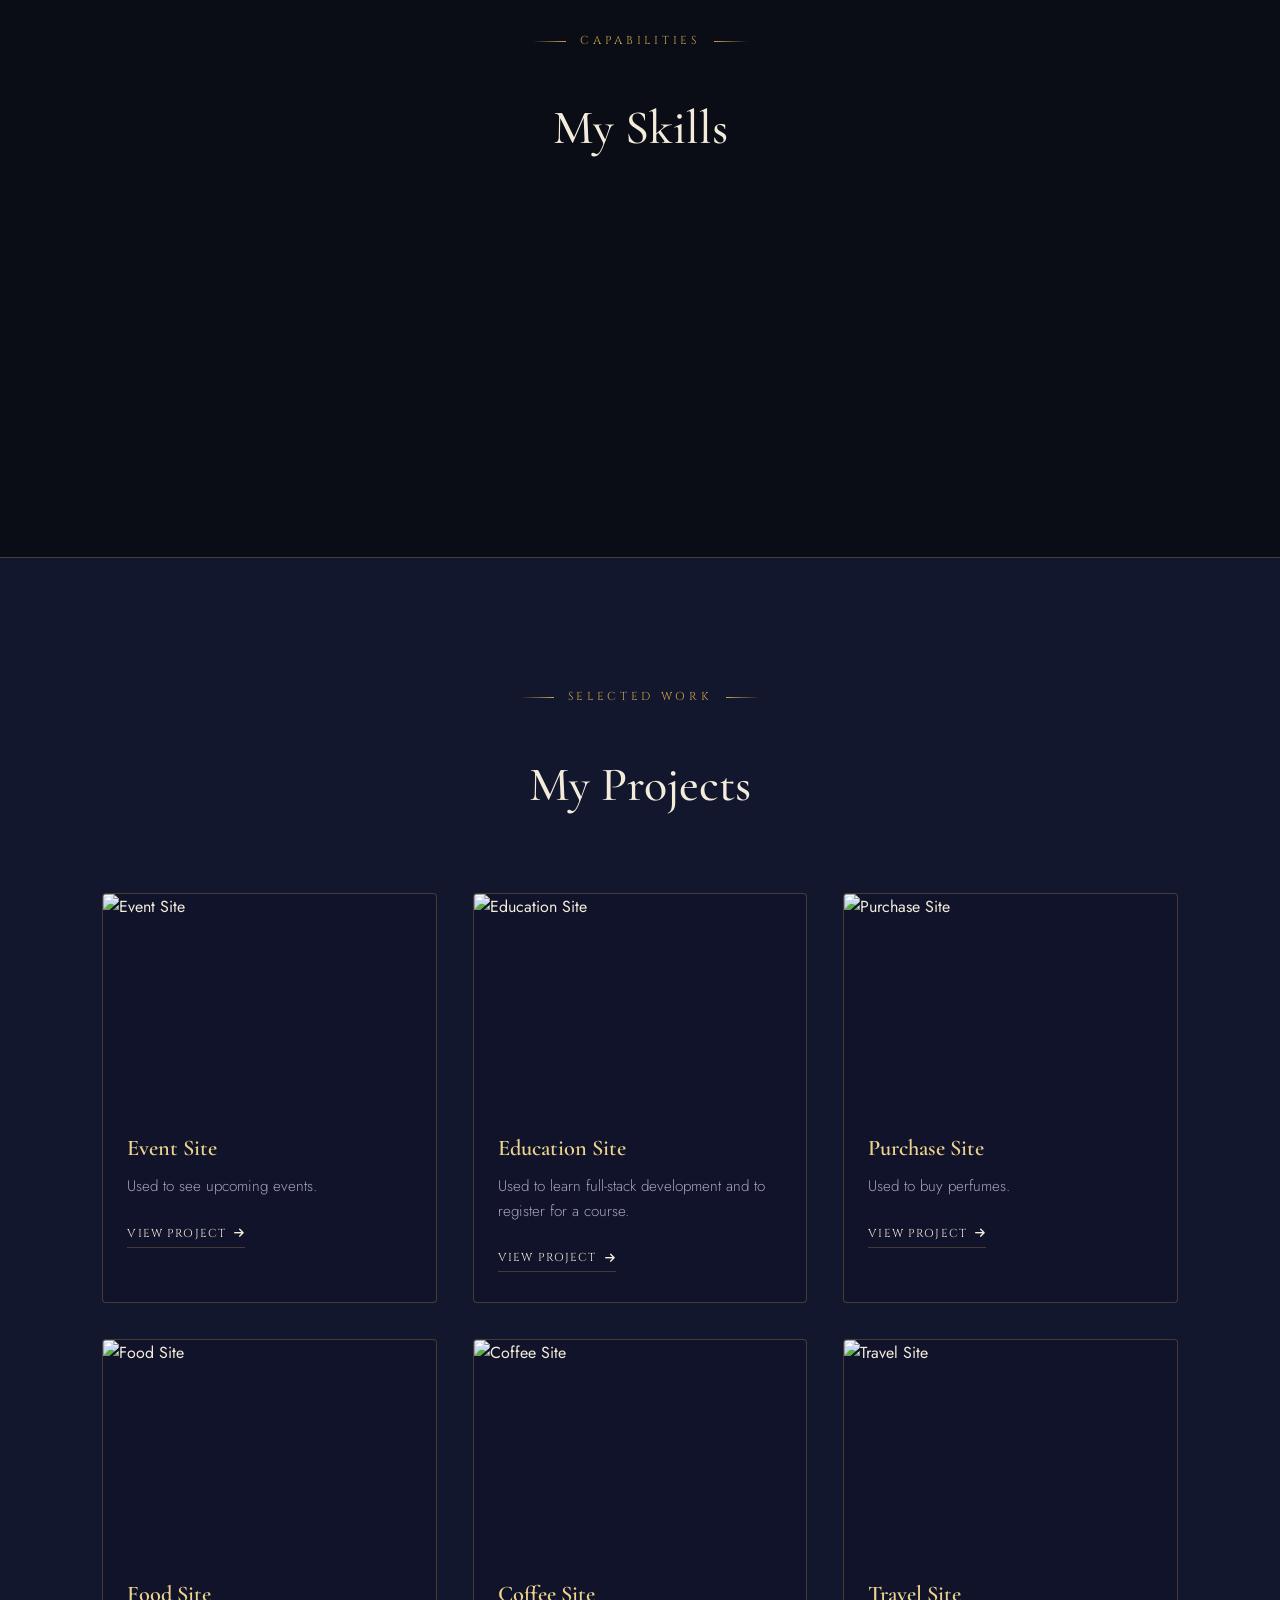
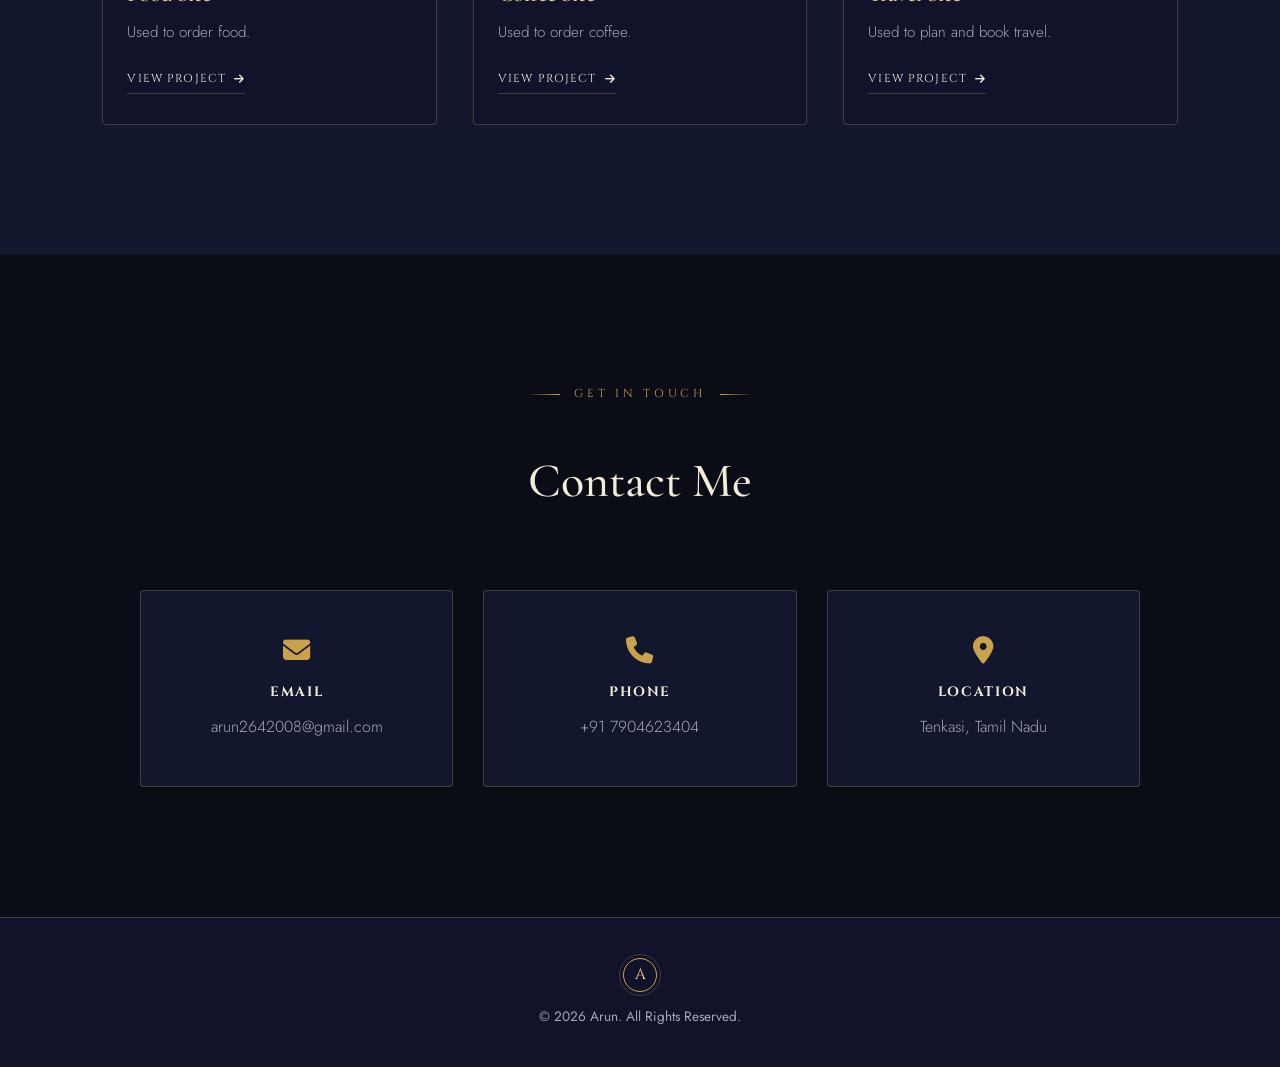
==== commit 73df7f33: "Update index.html" ====
--- a/index.html
+++ b/index.html
@@ -97,7 +97,7 @@
                     <span class="corner corner--tr"></span>
                     <span class="corner corner--bl"></span>
                     <span class="corner corner--br"></span>
-                    <img src="images/total/arun img.jpeg" alt="Portrait">
+                    <img src="images/arun img.jpeg" alt="Portrait">
                 </div>
             </div>
         </div>
@@ -199,90 +199,64 @@
     <section id="projects" class="projects">
         <p class="eyebrow center"><span class="line"></span>Selected Work<span class="line"></span></p>
         <span class="gem" aria-hidden="true"></span>
-        <h2>My Front_End Projects</h2>
+        <h2>My Projects</h2>
 
         <div class="project-container">
             <div class="project-card hidden tilt-card">
-                <div class="project-img"><img src="images/Bakery.img" alt="Bakery Website"><span class="glare"></span></div>
-                <div class="project-body">
-                    <h3>Bakery WebSite</h3>
-                    <p>We can order the Sweets and Snacks in bakery"s Website.</p>
-                    <a href="https://bakery-website-vc10.bolt.host">View Project <i class="fas fa-arrow-right"></i></a>
-                </div>
-            </div>
-
-            <div class="project-card hidden tilt-card">
-                <div class="project-img"><img src="images/Gym.img" alt="Gym Website"><span class="glare"></span></div>
-                <div class="project-body">
-                    <h3>Gym Website</h3>
-                    <p>We can contact and get info about the Gym .</p>
-                    <a href="https://embergym.lovable.app">View Project <i class="fas fa-arrow-right"></i></a>
-                </div>
-            </div>
-
-            <div class="project-card hidden tilt-card">
-                <div class="project-img"><img src="images/Salon.img" alt="Salon Website"><span class="glare"></span></div>
-                <div class="project-body">
-                    <h3>Salon Website</h3>
-                    <p>Used to place order in the Beauty Barler.</p>
-                    <a href="https://glowanddrace.lovable.app">View Project <i class="fas fa-arrow-right"></i></a>
-                </div>
-            </div>
-
-            <div class="project-card hidden tilt-card">
-                <div class="project-img"><img src="images/Dental.img" alt="Dental Website"><span class="glare"></span></div>
-                <div class="project-body">
-                    <h3>Dental Website</h3>
-                    <p>For Dental medical purpose.</p>
-                    <a href="https://arun2642008-as.github.io/Dental/">View Project <i class="fas fa-arrow-right"></i></a>
-                </div>
-            </div>
-
-            <div class="project-card hidden tilt-card">
-                <div class="project-img"><img src="images/Cloths.img" alt="Mens Wear"><span class="glare"></span></div>
-                <div class="project-body">
-                    <h3>Mens Wear</h3>
-                    <p>Used to order cloths for mens.</p>
-                    <a href="https://haute-site-spark.lovable.app">View Project <i class="fas fa-arrow-right"></i></a>
-                </div>
-            </div>
-
-            <div class="project-card hidden tilt-card">
-                <div class="project-img"><img src="images/Farmerapp.img" alt="Farmer App"><span class="glare"></span></div>
-                <div class="project-body">
-                    <h3>Farmer App</h3>
-                    <p>Used for Farmers to detect the Whether and current market pruce of specific product.</p>
-                    <a href="https://farmconnect-ai-gmjc.bolt.host">View Project <i class="fas fa-arrow-right"></i></a>
-                </div>
-            </div>
-        </div>
-    <!-- Education & Experience Section -->
-<section id="education" class="education-section">
-
-    <div class="section-label">BACKGROUND</div>
-
-    <h2>Education & Experience</h2>
-
-    <div class="education-content">
-        <div class="education-item">
-            <h3>2025 - 2029</h3>
-            <h4>B.Tech — Artificial Intelligence and Data Science</h4>
-            <p>
-                Dhaanish Ahmed Institute of Technology, Coimbatore
-            </p>
-        </div>
-
-        <!-- Add experience here later -->
-        <!--
-        <div class="experience-item">
-            <h3>2026</h3>
-            <h4>Data Analyst Intern</h4>
-            <p>Company Name</p>
-        </div>
-        -->
-    </div>
-
-</section>
+                <div class="project-img"><img src="images/1stpro.png" alt="Event Site"><span class="glare"></span></div>
+                <div class="project-body">
+                    <h3>Event Site</h3>
+                    <p>Used to see upcoming events.</p>
+                    <a href="images/total/1st project.html">View Project <i class="fas fa-arrow-right"></i></a>
+                </div>
+            </div>
+
+            <div class="project-card hidden tilt-card">
+                <div class="project-img"><img src="images/2nd pro.jpeg" alt="Education Site"><span class="glare"></span></div>
+                <div class="project-body">
+                    <h3>Education Site</h3>
+                    <p>Used to learn full-stack development and to register for a course.</p>
+                    <a href="images/total/1page.html">View Project <i class="fas fa-arrow-right"></i></a>
+                </div>
+            </div>
+
+            <div class="project-card hidden tilt-card">
+                <div class="project-img"><img src="images/3rdpro.png" alt="Purchase Site"><span class="glare"></span></div>
+                <div class="project-body">
+                    <h3>Purchase Site</h3>
+                    <p>Used to buy perfumes.</p>
+                    <a href="images/total/perfume.html">View Project <i class="fas fa-arrow-right"></i></a>
+                </div>
+            </div>
+
+            <div class="project-card hidden tilt-card">
+                <div class="project-img"><img src="images/4thpro.png" alt="Food Site"><span class="glare"></span></div>
+                <div class="project-body">
+                    <h3>Food Site</h3>
+                    <p>Used to order food.</p>
+                    <a href="images/total/food.html">View Project <i class="fas fa-arrow-right"></i></a>
+                </div>
+            </div>
+
+            <div class="project-card hidden tilt-card">
+                <div class="project-img"><img src="images/5thpro.png" alt="Coffee Site"><span class="glare"></span></div>
+                <div class="project-body">
+                    <h3>Coffee Site</h3>
+                    <p>Used to order coffee.</p>
+                    <a href="images/total/coffee.html">View Project <i class="fas fa-arrow-right"></i></a>
+                </div>
+            </div>
+
+            <div class="project-card hidden tilt-card">
+                <div class="project-img"><img src="images/6thpro.png" alt="Travel Site"><span class="glare"></span></div>
+                <div class="project-body">
+                    <h3>Travel Site</h3>
+                    <p>Used to plan and book travel.</p>
+                    <a href="images/total/travel.html">View Project <i class="fas fa-arrow-right"></i></a>
+                </div>
+            </div>
+        </div>
+    </section>
 
     <!-- Contact -->
     <section id="contact" class="contact">
--- a/style.css
+++ b/style.css
@@ -817,6 +817,107 @@
 
 .project-body a:hover i { transform: translateX(4px); }
 
+/* ================================
+   EDUCATION & EXPERIENCE
+================================ */
+
+.education-section {
+    min-height: 100vh;
+    width: 100%;
+    background: #06111b;
+    
+    padding: 120px 10%;
+    
+    display: flex;
+    flex-direction: column;
+    justify-content: center;
+    
+    box-sizing: border-box;
+}
+
+/* Small yellow title */
+.education-section .section-label {
+    color: #d9a441;
+    font-size: 14px;
+    font-weight: 700;
+    letter-spacing: 3px;
+    margin-bottom: 25px;
+}
+
+/* Main heading */
+.education-section h2 {
+    color: #f5f0e8;
+    font-size: 52px;
+    font-family: Georgia, serif;
+    margin: 0 0 45px 0;
+}
+
+/* Education content */
+.education-content {
+    max-width: 800px;
+}
+
+/* Education item */
+.education-item {
+    border-left: 2px solid #d9a441;
+    padding-left: 30px;
+}
+
+.education-item h3 {
+    color: #d9a441;
+    font-size: 18px;
+    margin-bottom: 12px;
+}
+
+.education-item h4 {
+    color: #f5f0e8;
+    font-size: 22px;
+    margin: 0 0 10px 0;
+}
+
+.education-item p {
+    color: #9da8b0;
+    font-size: 16px;
+    line-height: 1.7;
+    margin: 0;
+}
+
+
+/* ================================
+   CONTACT SECTION
+================================ */
+
+.contact-section {
+    min-height: 100vh;
+    width: 100%;
+    background: #06111b;
+    
+    padding: 120px 10%;
+    
+    display: flex;
+    flex-direction: column;
+    justify-content: center;
+    
+    box-sizing: border-box;
+}
+
+/* Contact label */
+.contact-section .section-label {
+    color: #d9a441;
+    font-size: 14px;
+    font-weight: 700;
+    letter-spacing: 3px;
+    margin-bottom: 25px;
+}
+
+/* Contact heading */
+.contact-section h2 {
+    color: #f5f0e8;
+    font-size: 52px;
+    font-family: Georgia, serif;
+    margin: 0;
+}
+
 /* ============================================================
    CONTACT
    ============================================================ */
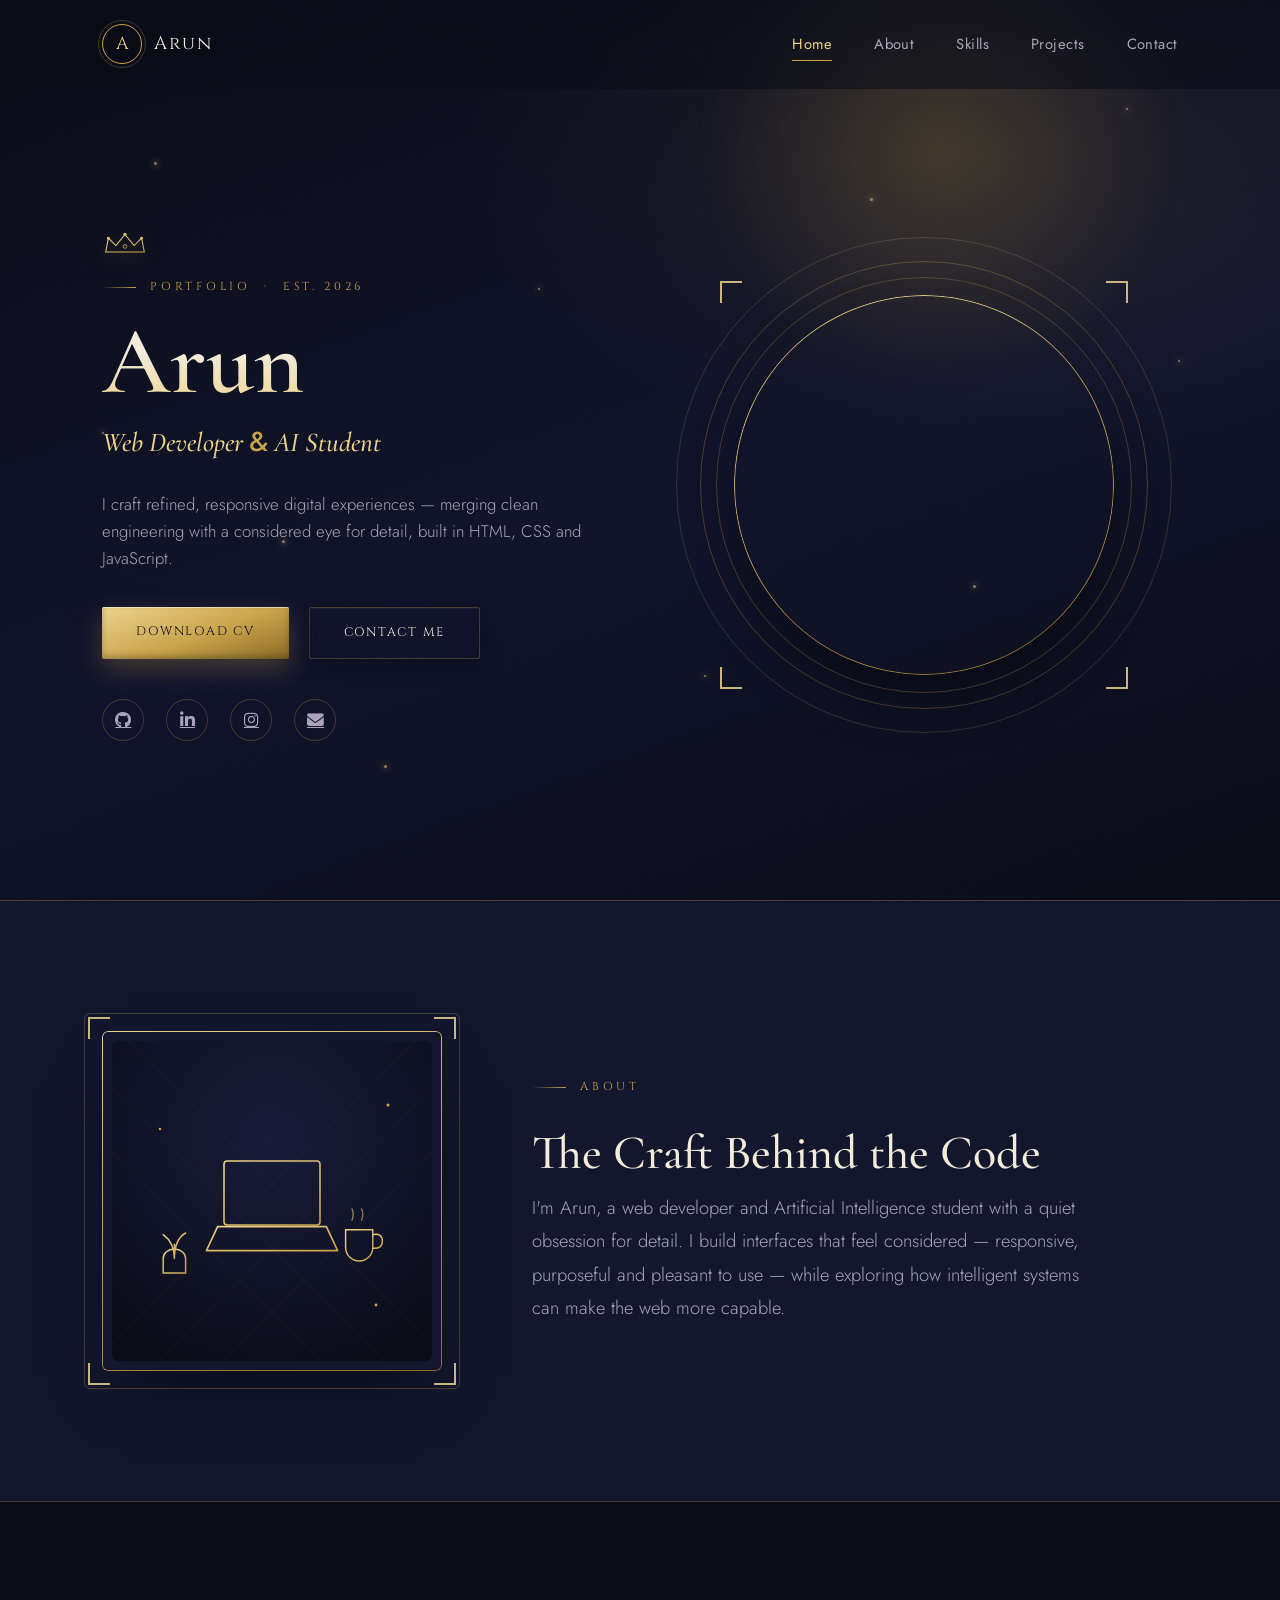
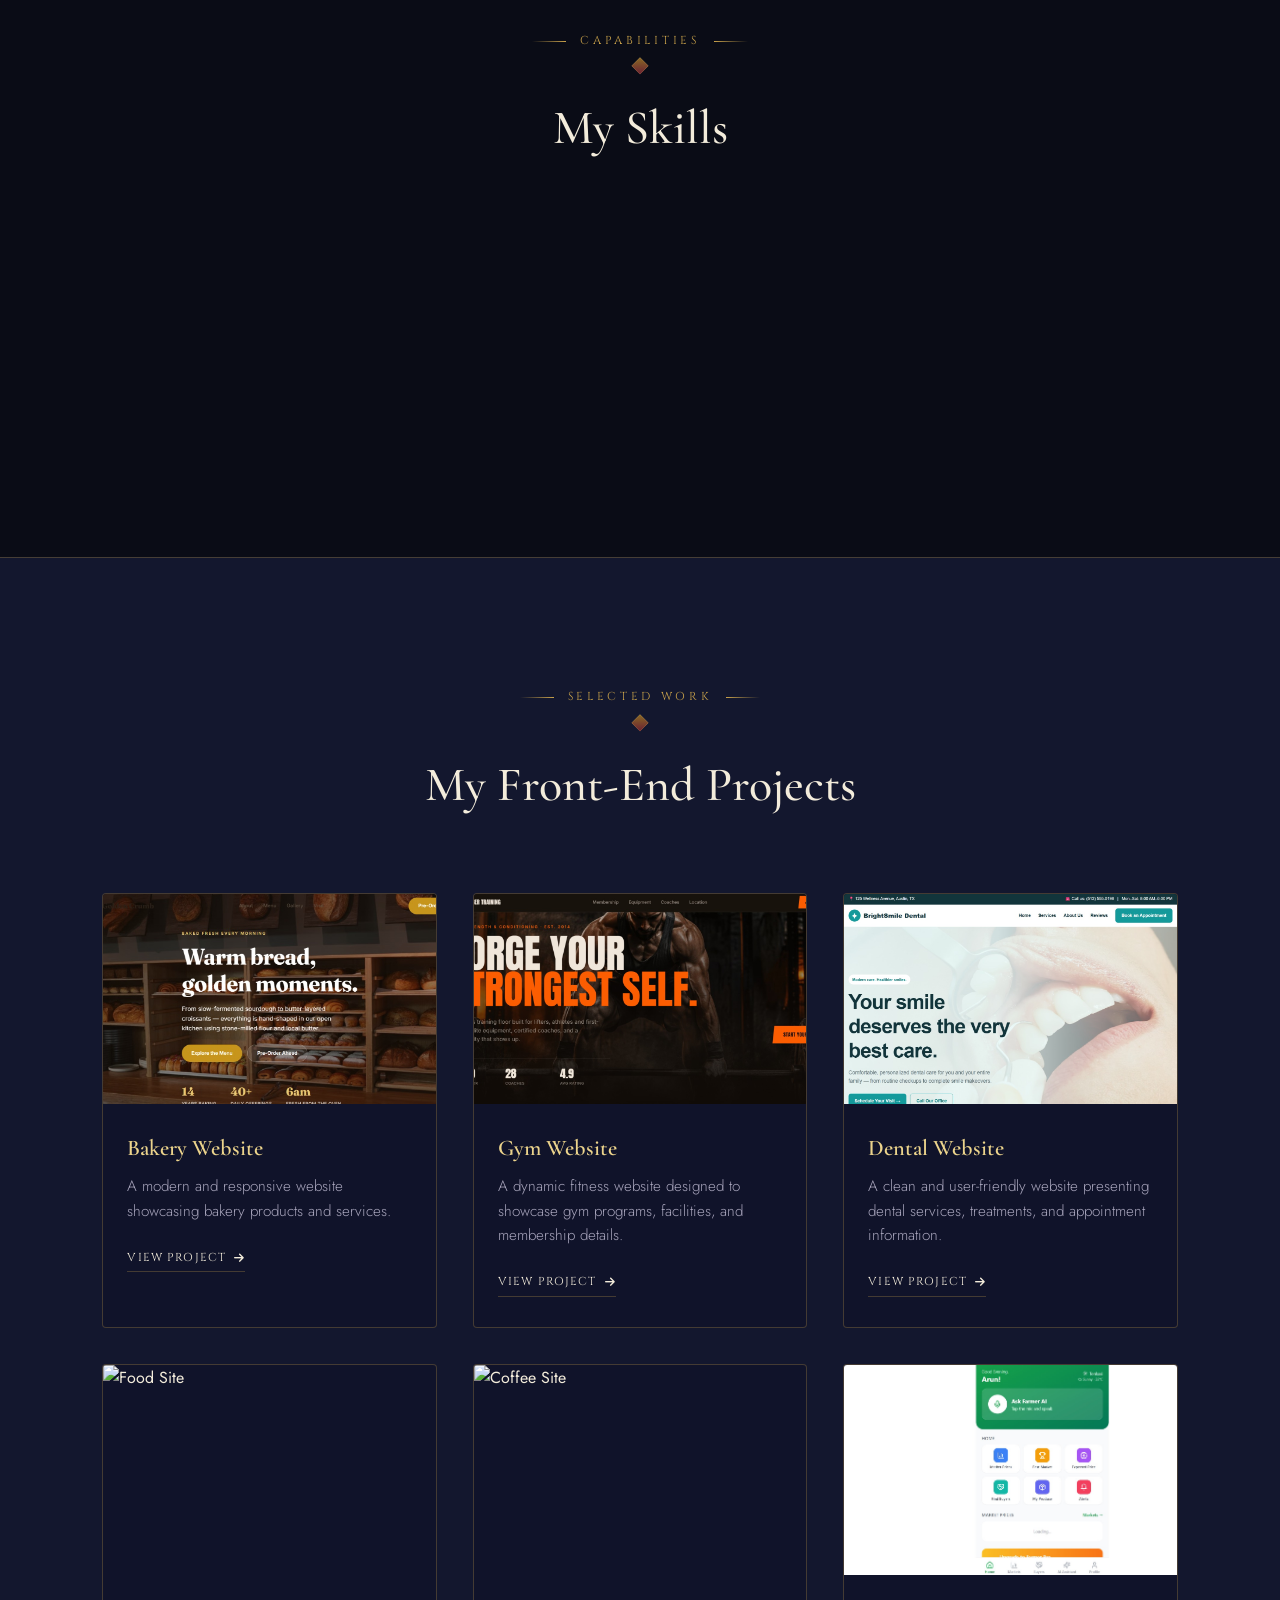
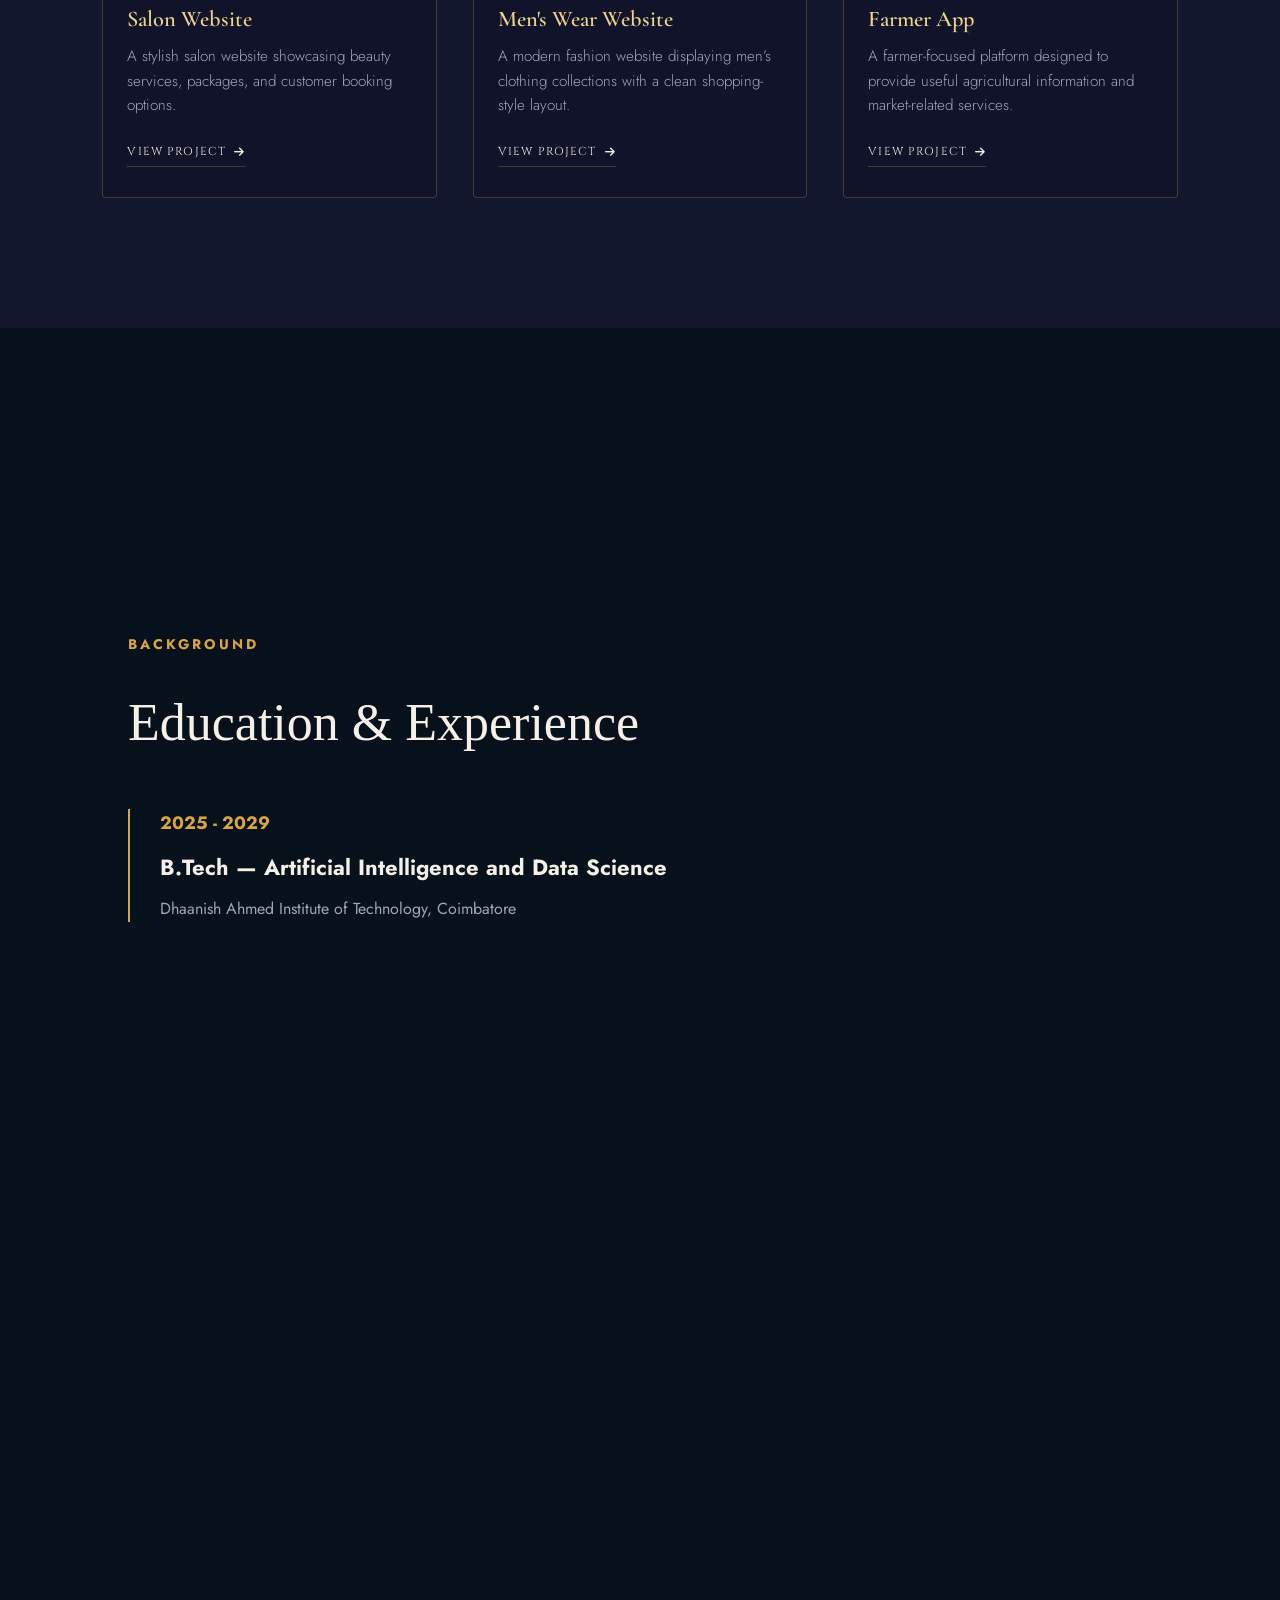
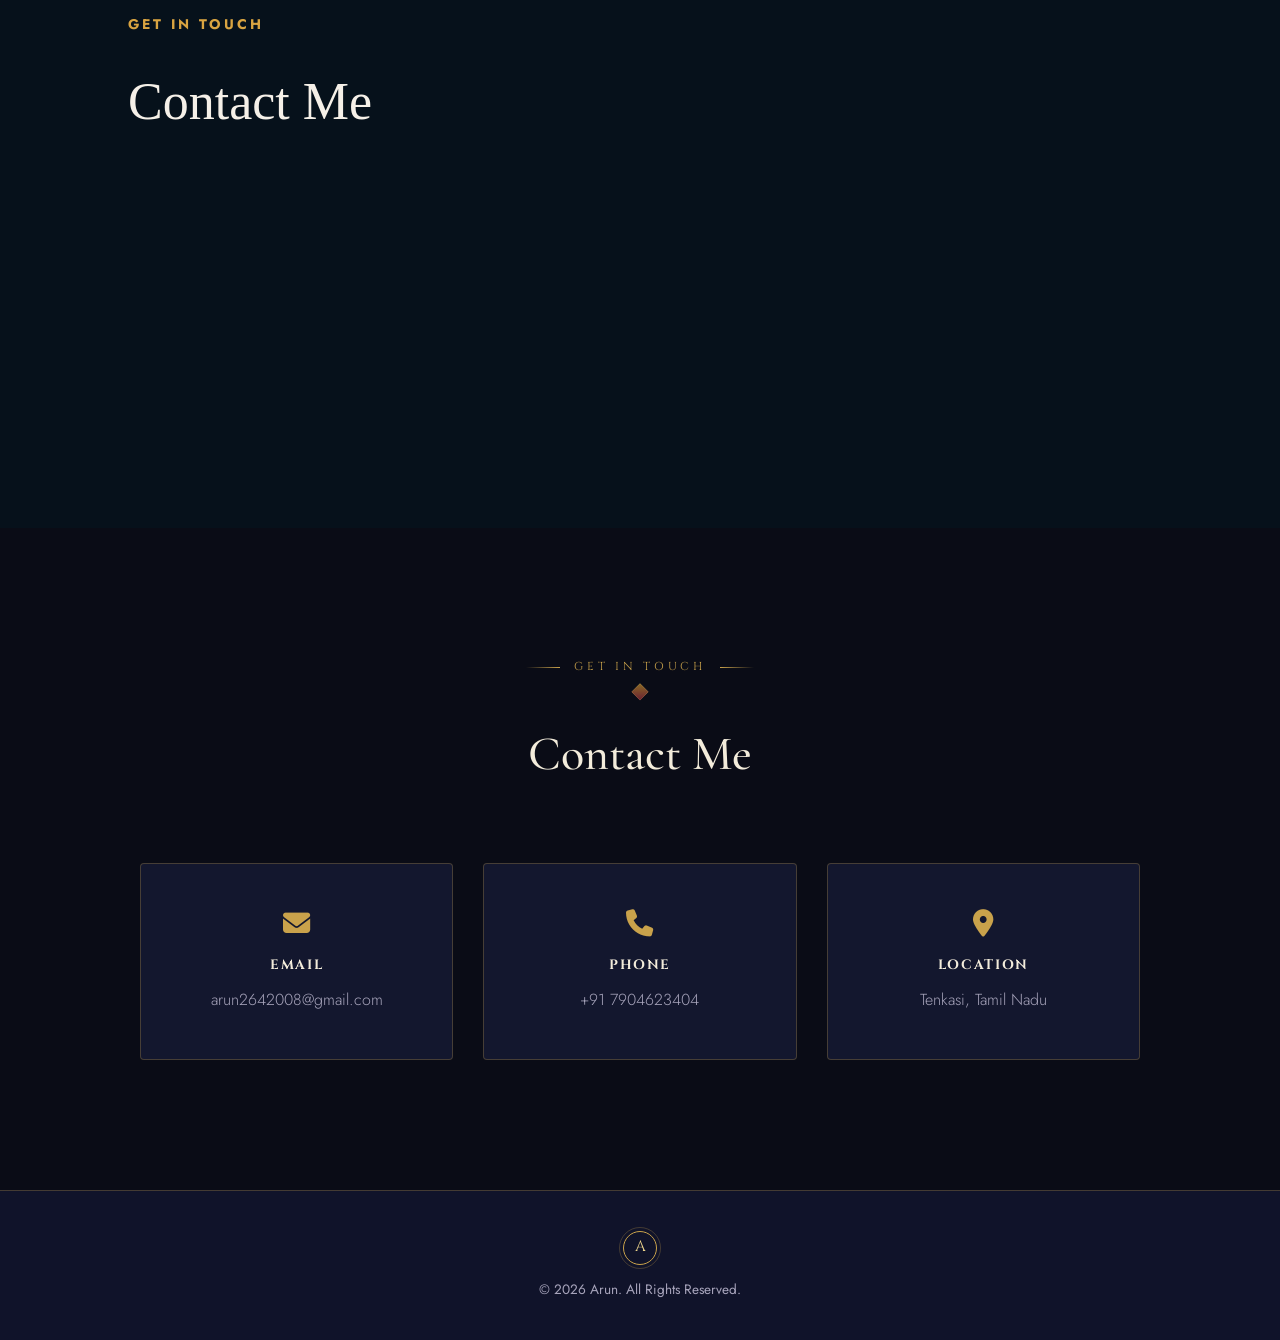
==== commit 190b8d81: "Update index.html" ====
--- a/index.html
+++ b/index.html
@@ -199,64 +199,103 @@
     <section id="projects" class="projects">
         <p class="eyebrow center"><span class="line"></span>Selected Work<span class="line"></span></p>
         <span class="gem" aria-hidden="true"></span>
-        <h2>My Projects</h2>
+        <h2>My Front-End Projects</h2>
 
         <div class="project-container">
             <div class="project-card hidden tilt-card">
-                <div class="project-img"><img src="images/1stpro.png" alt="Event Site"><span class="glare"></span></div>
-                <div class="project-body">
-                    <h3>Event Site</h3>
-                    <p>Used to see upcoming events.</p>
-                    <a href="images/total/1st project.html">View Project <i class="fas fa-arrow-right"></i></a>
-                </div>
-            </div>
-
-            <div class="project-card hidden tilt-card">
-                <div class="project-img"><img src="images/2nd pro.jpeg" alt="Education Site"><span class="glare"></span></div>
-                <div class="project-body">
-                    <h3>Education Site</h3>
-                    <p>Used to learn full-stack development and to register for a course.</p>
-                    <a href="images/total/1page.html">View Project <i class="fas fa-arrow-right"></i></a>
-                </div>
-            </div>
-
-            <div class="project-card hidden tilt-card">
-                <div class="project-img"><img src="images/3rdpro.png" alt="Purchase Site"><span class="glare"></span></div>
-                <div class="project-body">
-                    <h3>Purchase Site</h3>
-                    <p>Used to buy perfumes.</p>
-                    <a href="images/total/perfume.html">View Project <i class="fas fa-arrow-right"></i></a>
-                </div>
-            </div>
-
-            <div class="project-card hidden tilt-card">
-                <div class="project-img"><img src="images/4thpro.png" alt="Food Site"><span class="glare"></span></div>
-                <div class="project-body">
-                    <h3>Food Site</h3>
-                    <p>Used to order food.</p>
-                    <a href="images/total/food.html">View Project <i class="fas fa-arrow-right"></i></a>
-                </div>
-            </div>
-
-            <div class="project-card hidden tilt-card">
-                <div class="project-img"><img src="images/5thpro.png" alt="Coffee Site"><span class="glare"></span></div>
-                <div class="project-body">
-                    <h3>Coffee Site</h3>
-                    <p>Used to order coffee.</p>
-                    <a href="images/total/coffee.html">View Project <i class="fas fa-arrow-right"></i></a>
-                </div>
-            </div>
-
-            <div class="project-card hidden tilt-card">
-                <div class="project-img"><img src="images/6thpro.png" alt="Travel Site"><span class="glare"></span></div>
-                <div class="project-body">
-                    <h3>Travel Site</h3>
-                    <p>Used to plan and book travel.</p>
-                    <a href="images/total/travel.html">View Project <i class="fas fa-arrow-right"></i></a>
-                </div>
-            </div>
-        </div>
-    </section>
+                <div class="project-img"><img src="images/Bakery.img" alt="Bakery Website"><span class="glare"></span></div>
+                <div class="project-body">
+                    <h3>Bakery Website</h3>
+                    <p>A modern and responsive website showcasing bakery products and services.</p>
+                    <a href="https://bakery-website-vc10.bolt.host">View Project <i class="fas fa-arrow-right"></i></a>
+                </div>
+            </div>
+
+            <div class="project-card hidden tilt-card">
+                <div class="project-img"><img src="images/Gym.img" alt="Gym Website"><span class="glare"></span></div>
+                <div class="project-body">
+                    <h3>Gym Website</h3>
+                    <p>A dynamic fitness website designed to showcase gym programs, facilities, and membership details.</p>
+                    <a href="https://embergym.lovable.app">View Project <i class="fas fa-arrow-right"></i></a>
+                </div>
+            </div>
+
+            <div class="project-card hidden tilt-card">
+                <div class="project-img"><img src="images/Dental.img" alt="Dental Website"><span class="glare"></span></div>
+                <div class="project-body">
+                    <h3>Dental Website</h3>
+                    <p>A clean and user-friendly website presenting dental services, treatments, and appointment information.</p>
+                    <a href="https://arun2642008-as.github.io/Dental/">View Project <i class="fas fa-arrow-right"></i></a>
+                </div>
+            </div>
+
+            <div class="project-card hidden tilt-card">
+                <div class="project-img"><img src="image/Salon Website" alt="Food Site"><span class="glare"></span></div>
+                <div class="project-body">
+                    <h3>Salon Website</h3>
+                    <p>A stylish salon website showcasing beauty services, packages, and customer booking options.</p>
+                    <a href="https://glowanddrace.lovable.app">View Project <i class="fas fa-arrow-right"></i></a>
+                </div>
+            </div>
+
+            <div class="project-card hidden tilt-card">
+                <div class="project-img"><img src="images/Men's Wear Website" alt="Coffee Site"><span class="glare"></span></div>
+                <div class="project-body">
+                    <h3>Men's Wear Website</h3>
+                    <p>A modern fashion website displaying men’s clothing collections with a clean shopping-style layout.</p>
+                    <a href="https://haute-site-spark.lovable.app">View Project <i class="fas fa-arrow-right"></i></a>
+                </div>
+            </div>
+
+            <div class="project-card hidden tilt-card">
+                <div class="project-img"><img src="images/Farmerapp.img" alt="Farmer App"><span class="glare"></span></div>
+                <div class="project-body">
+                    <h3>Farmer App</h3>
+                    <p>A farmer-focused platform designed to provide useful agricultural information and market-related services.</p>
+                    <a href="https://farmconnect-ai-gmjc.bolt.host">View Project <i class="fas fa-arrow-right"></i></a>
+                </div>
+            </div>
+        </div>
+    </section>
+    <!-- Education & Experience Section -->
+<section id="education" class="education-section">
+
+    <div class="section-label">BACKGROUND</div>
+
+    <h2>Education & Experience</h2>
+
+    <div class="education-content">
+        <div class="education-item">
+            <h3>2025 - 2029</h3>
+            <h4>B.Tech — Artificial Intelligence and Data Science</h4>
+            <p>
+                Dhaanish Ahmed Institute of Technology, Coimbatore
+            </p>
+        </div>
+
+        <!-- Add experience here later -->
+        <!--
+        <div class="experience-item">
+            <h3>2026</h3>
+            <h4>Data Analyst Intern</h4>
+            <p>Company Name</p>
+        </div>
+        -->
+    </div>
+
+</section>
+
+
+<!-- Contact Section -->
+<section id="contact" class="contact-section">
+
+    <div class="section-label">GET IN TOUCH</div>
+
+    <h2>Contact Me</h2>
+
+    <!-- Your existing contact content -->
+    
+</section>
 
     <!-- Contact -->
     <section id="contact" class="contact">
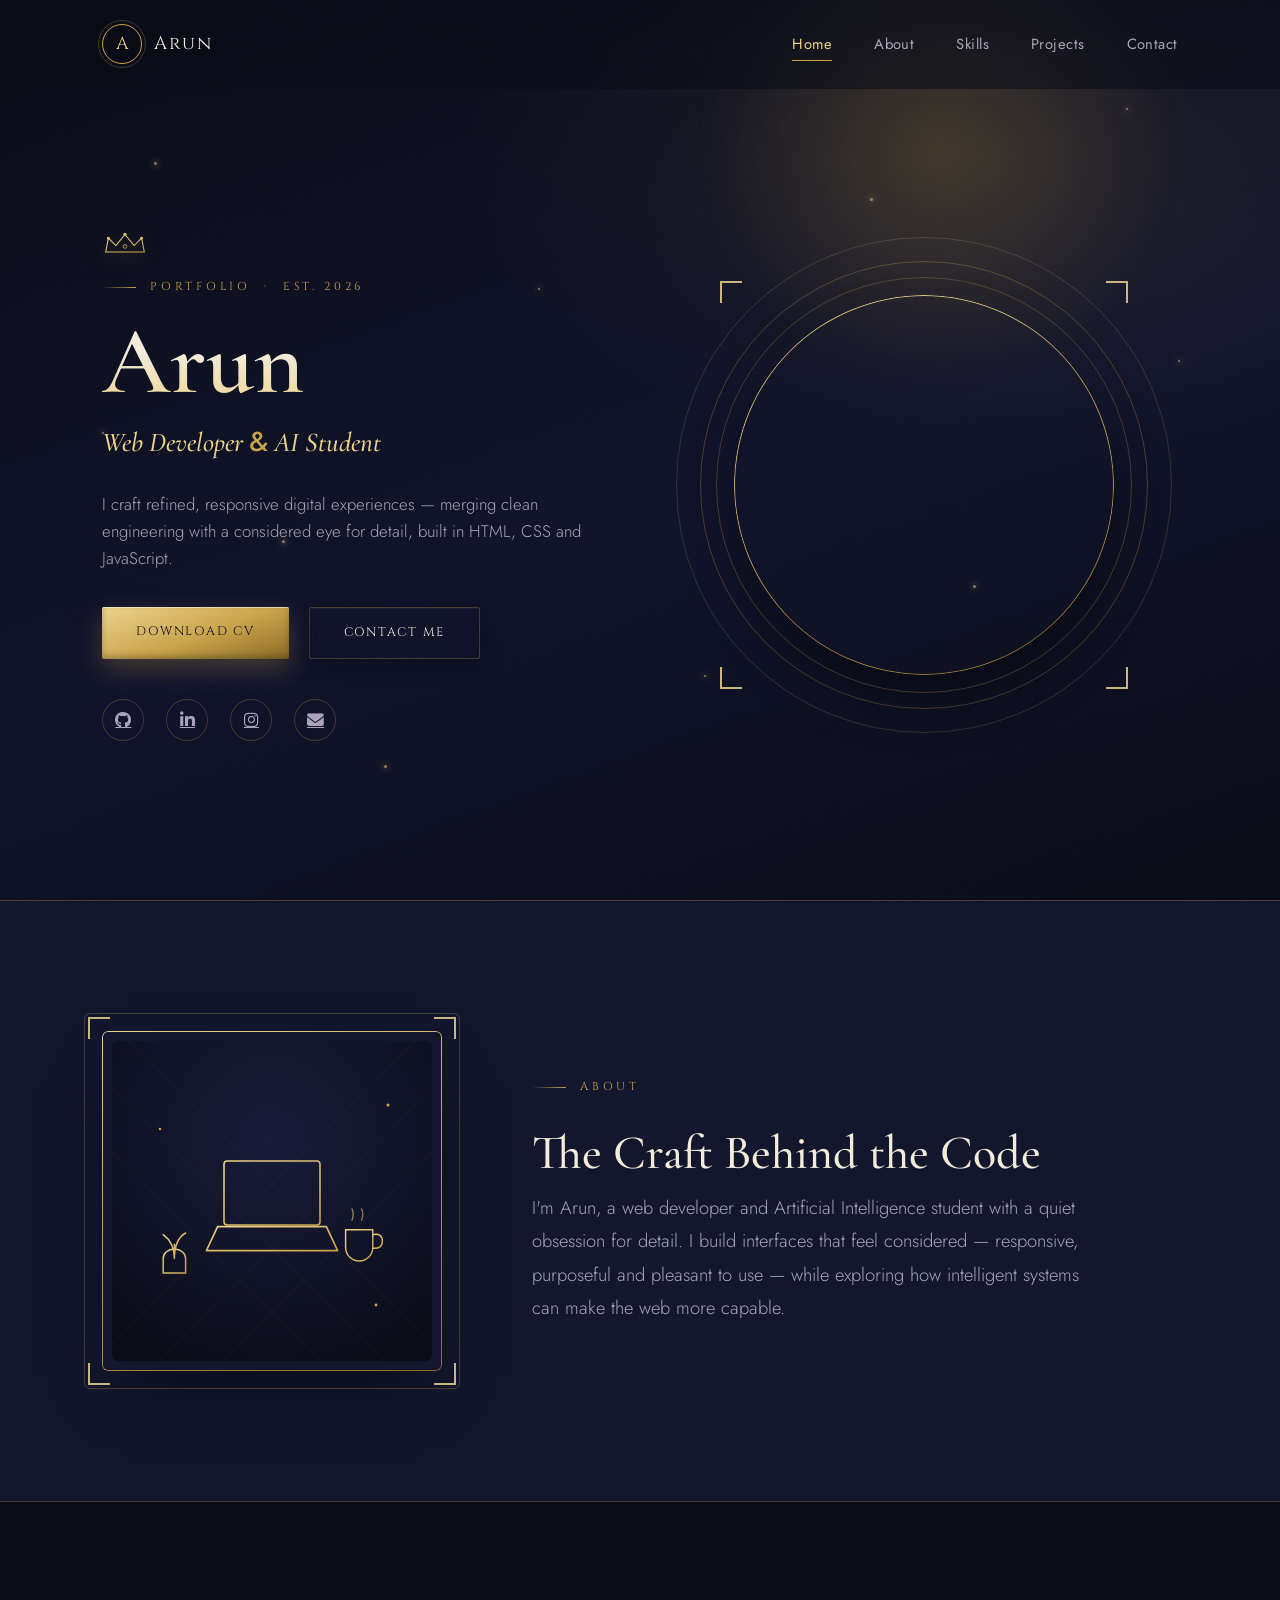
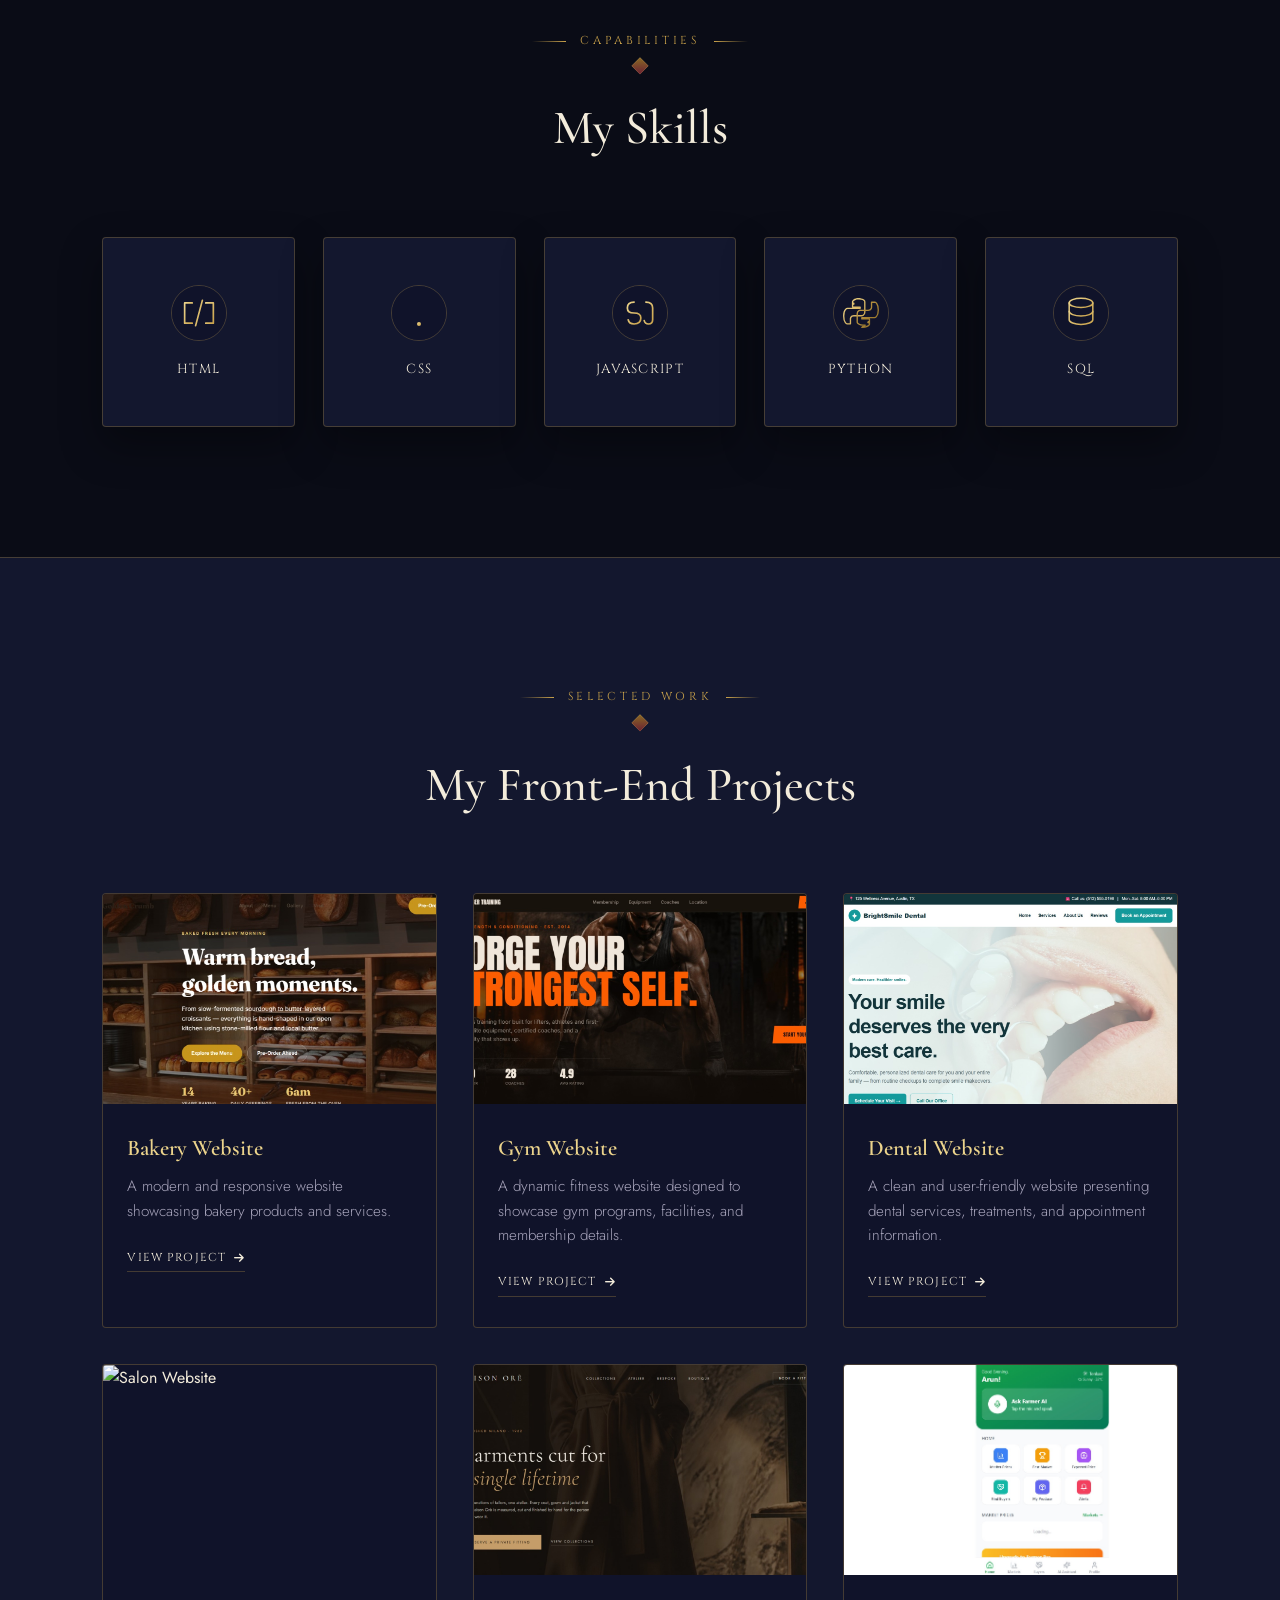
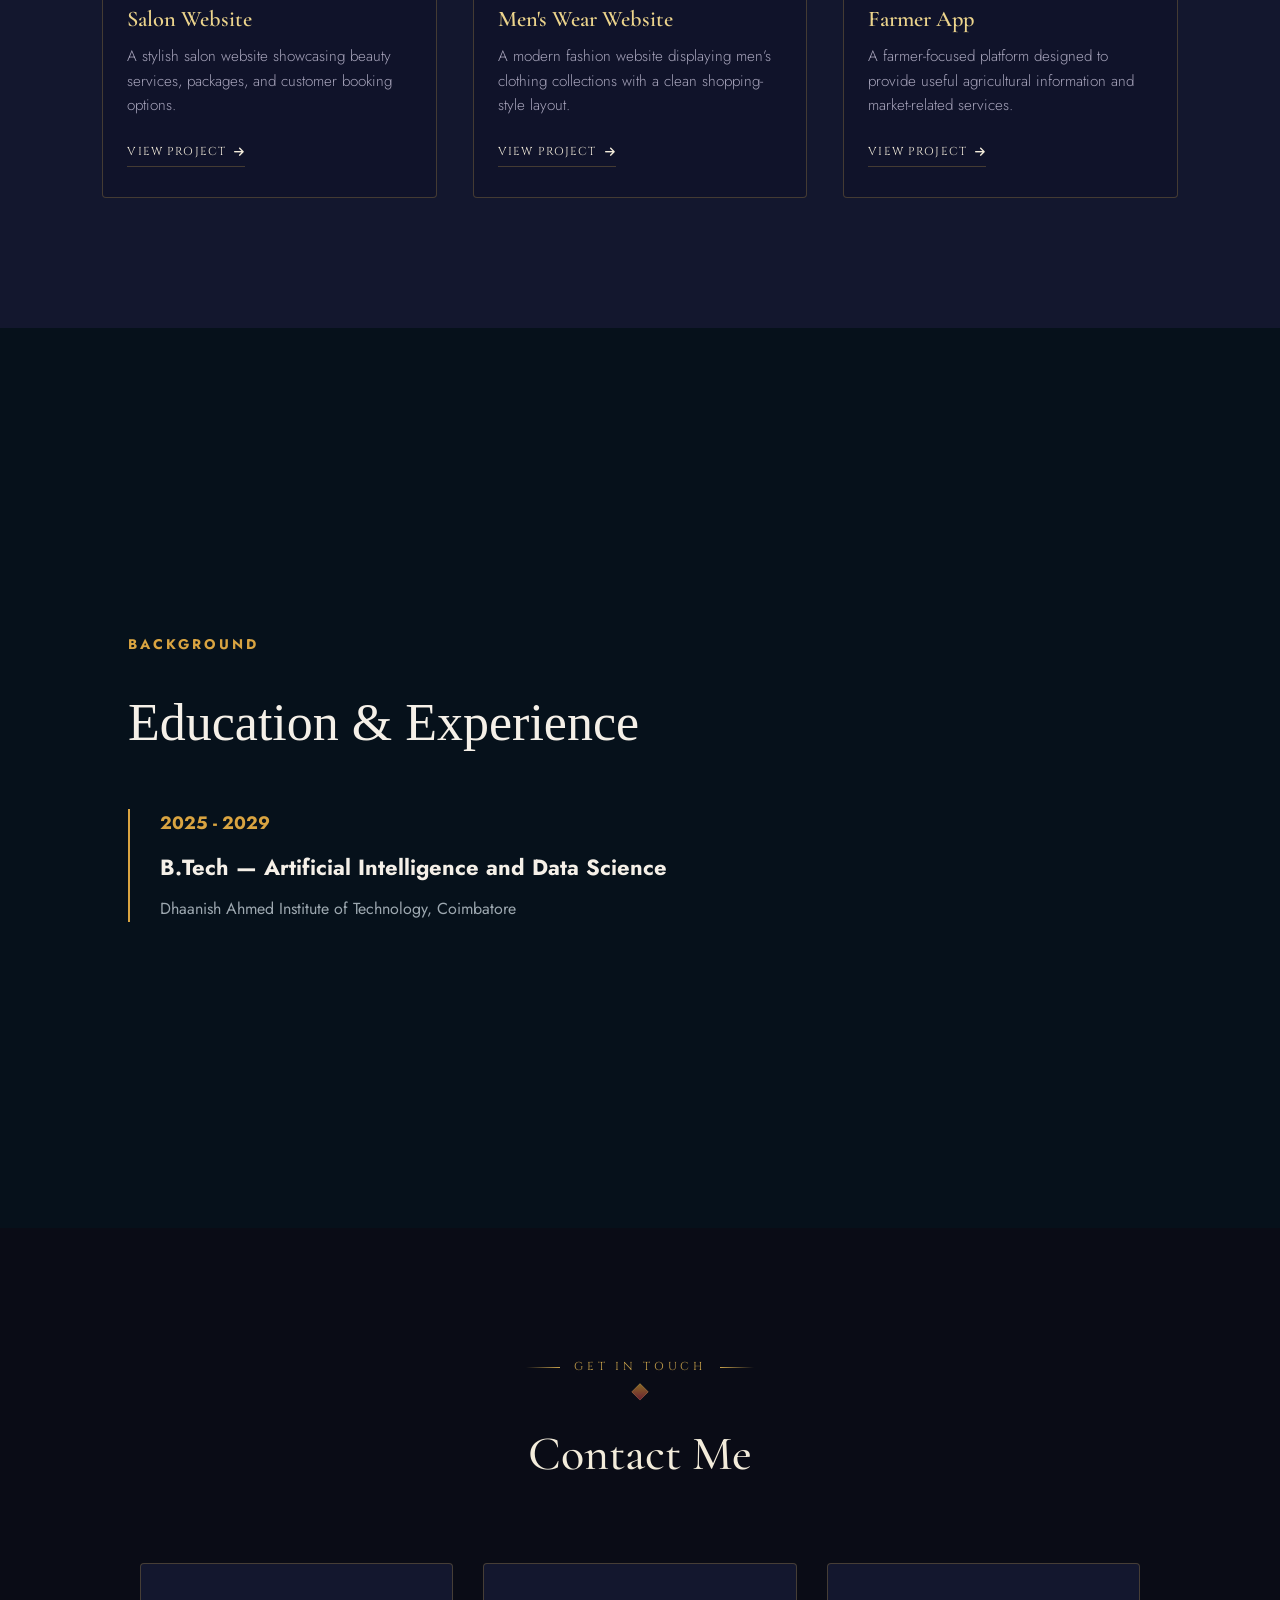
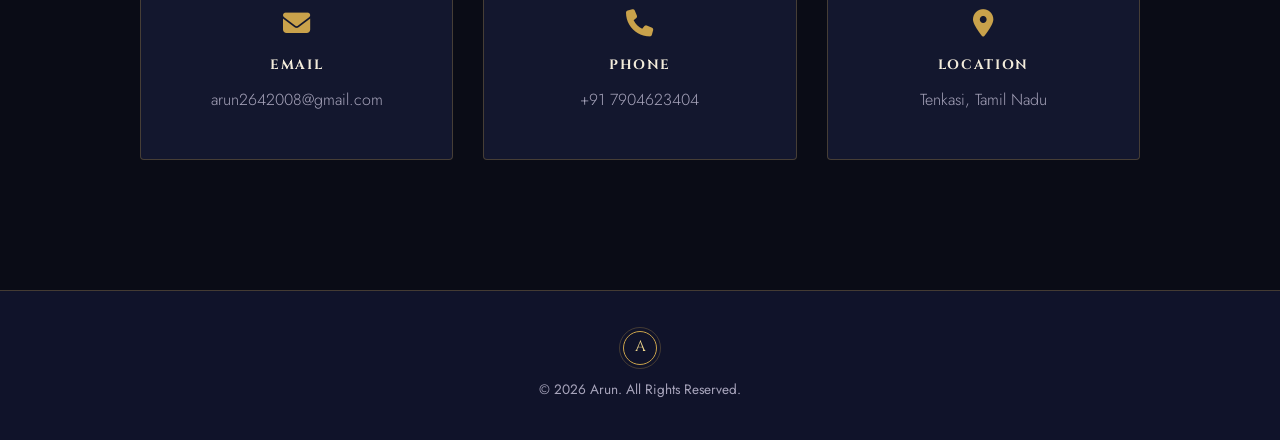
==== commit 3603cee9: "Update index.html" ====
--- a/index.html
+++ b/index.html
@@ -230,7 +230,7 @@
             </div>
 
             <div class="project-card hidden tilt-card">
-                <div class="project-img"><img src="image/Salon Website" alt="Food Site"><span class="glare"></span></div>
+                <div class="project-img"><img src="image/Salon.img" alt="Salon Website"><span class="glare"></span></div>
                 <div class="project-body">
                     <h3>Salon Website</h3>
                     <p>A stylish salon website showcasing beauty services, packages, and customer booking options.</p>
@@ -239,7 +239,7 @@
             </div>
 
             <div class="project-card hidden tilt-card">
-                <div class="project-img"><img src="images/Men's Wear Website" alt="Coffee Site"><span class="glare"></span></div>
+                <div class="project-img"><img src="images/Cloths.img" alt="Men's Wear Website"><span class="glare"></span></div>
                 <div class="project-body">
                     <h3>Men's Wear Website</h3>
                     <p>A modern fashion website displaying men’s clothing collections with a clean shopping-style layout.</p>
@@ -285,18 +285,6 @@
 
 </section>
 
-
-<!-- Contact Section -->
-<section id="contact" class="contact-section">
-
-    <div class="section-label">GET IN TOUCH</div>
-
-    <h2>Contact Me</h2>
-
-    <!-- Your existing contact content -->
-    
-</section>
-
     <!-- Contact -->
     <section id="contact" class="contact">
         <p class="eyebrow center"><span class="line"></span>Get In Touch<span class="line"></span></p>
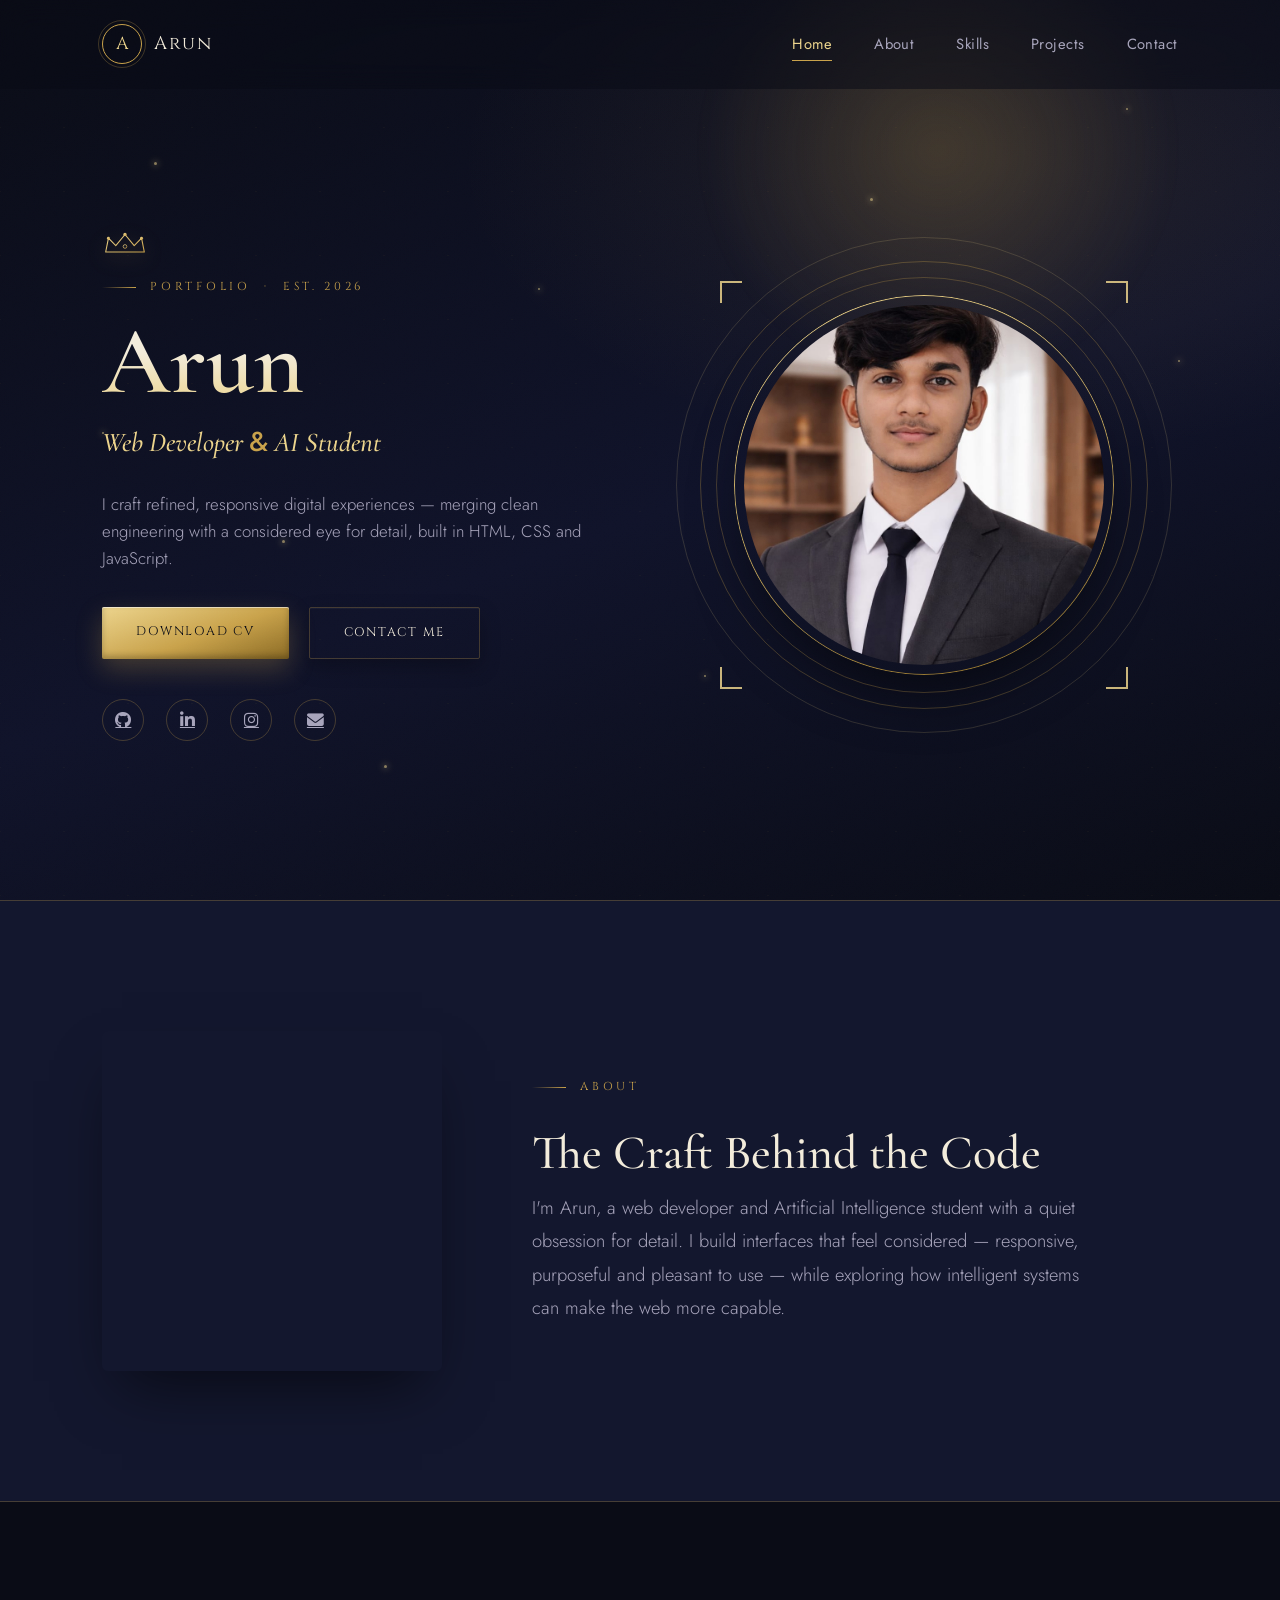
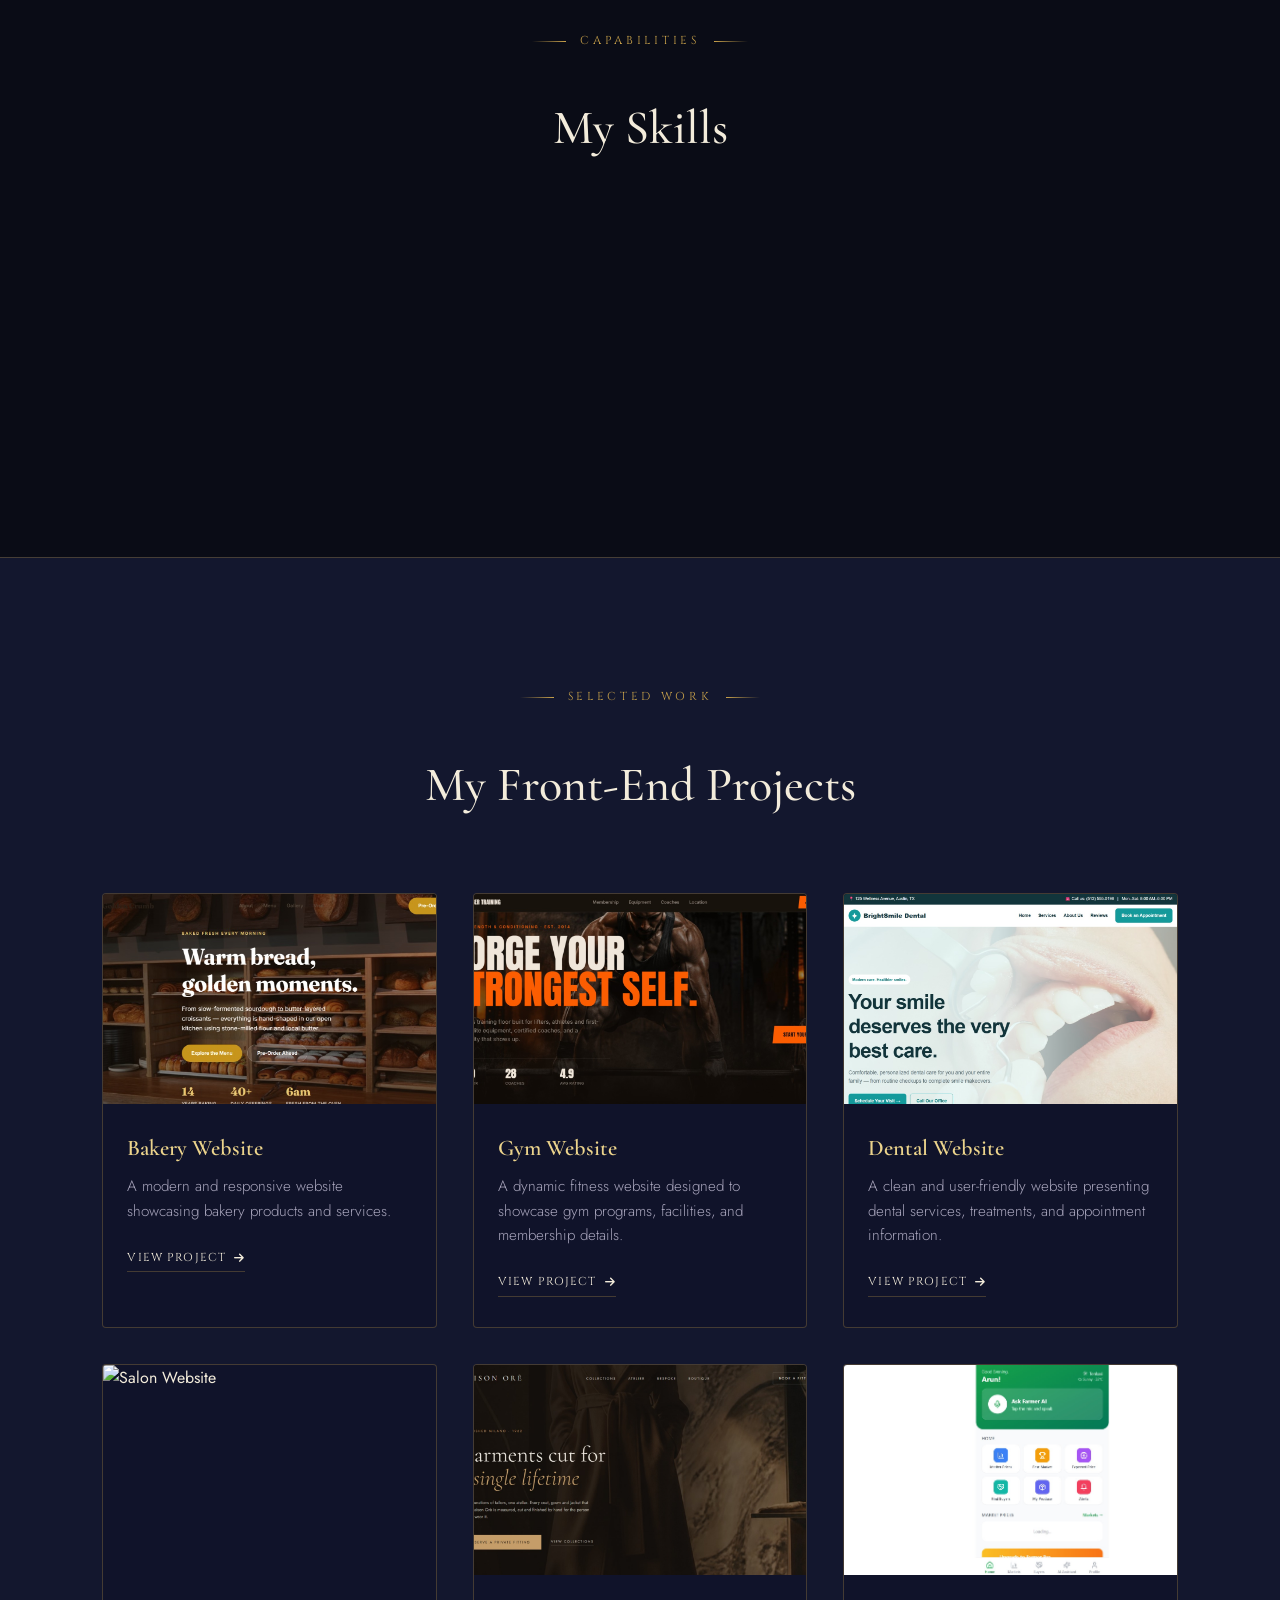
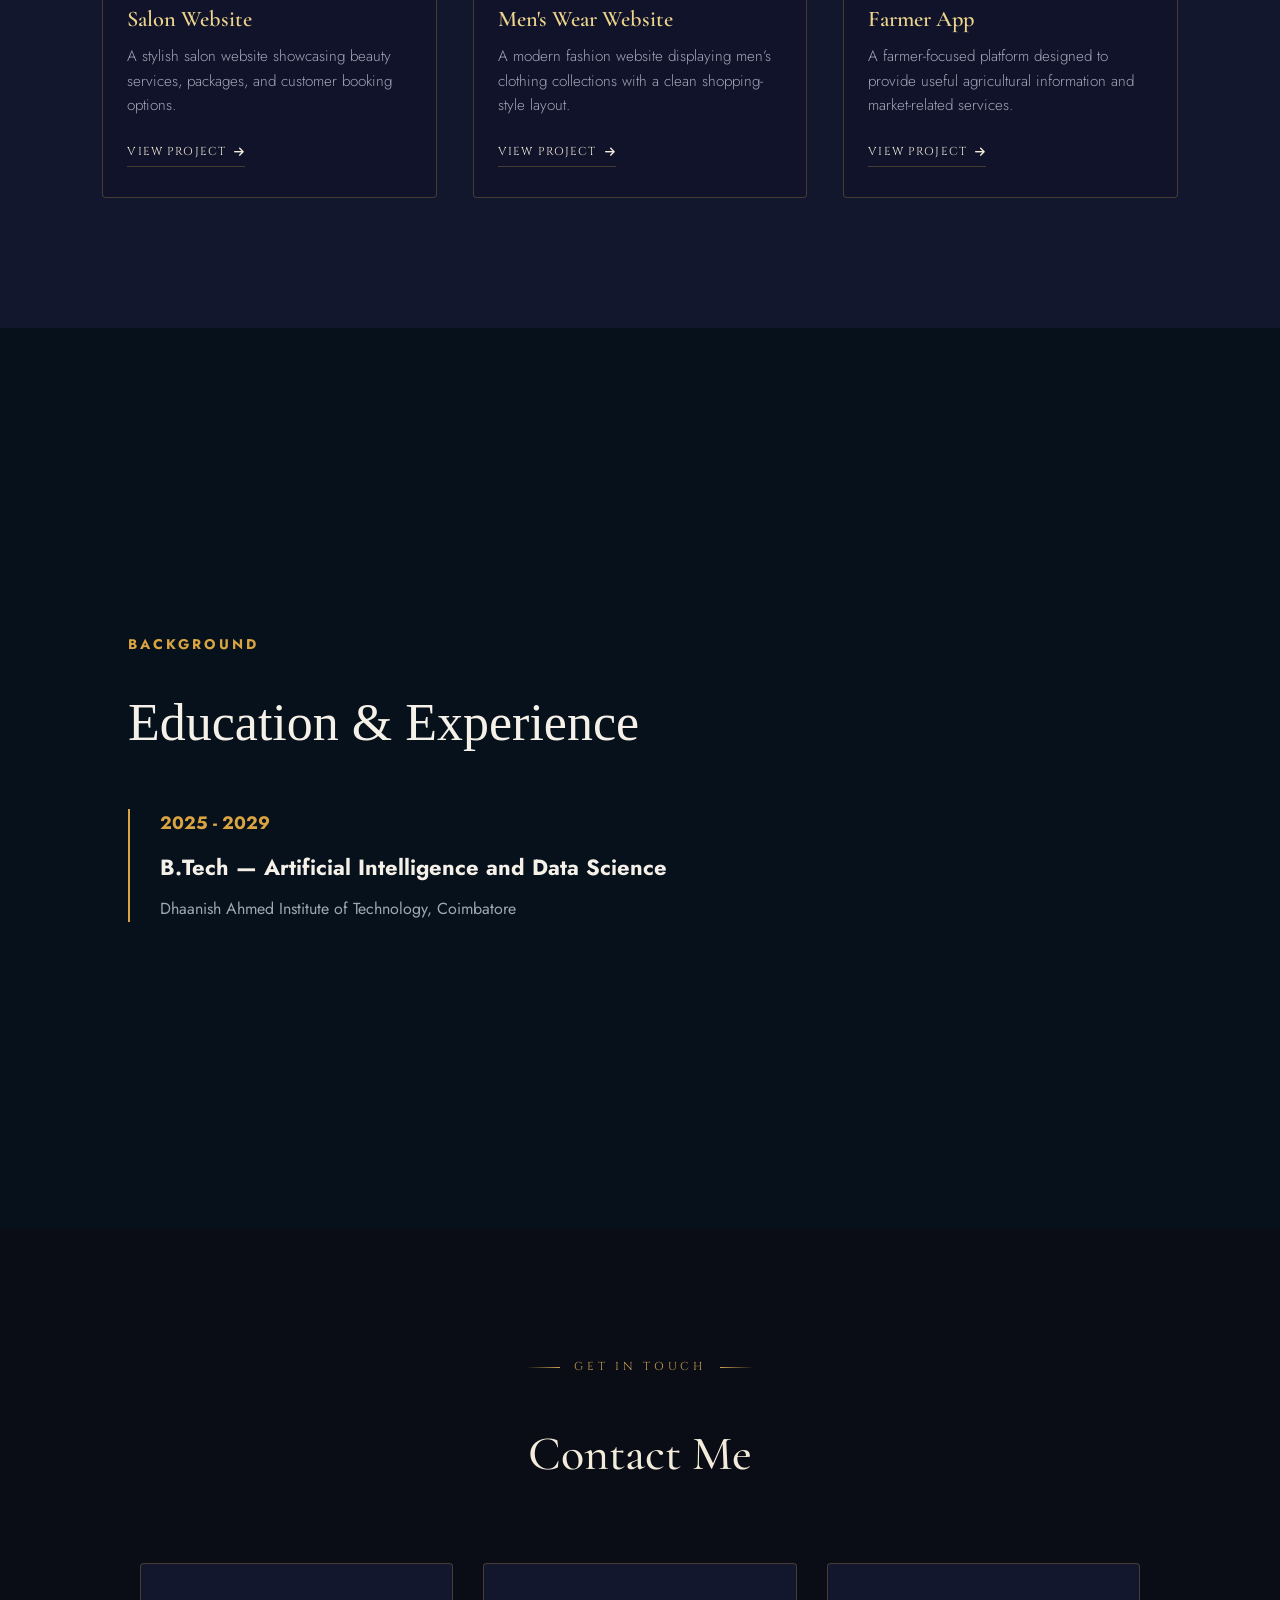
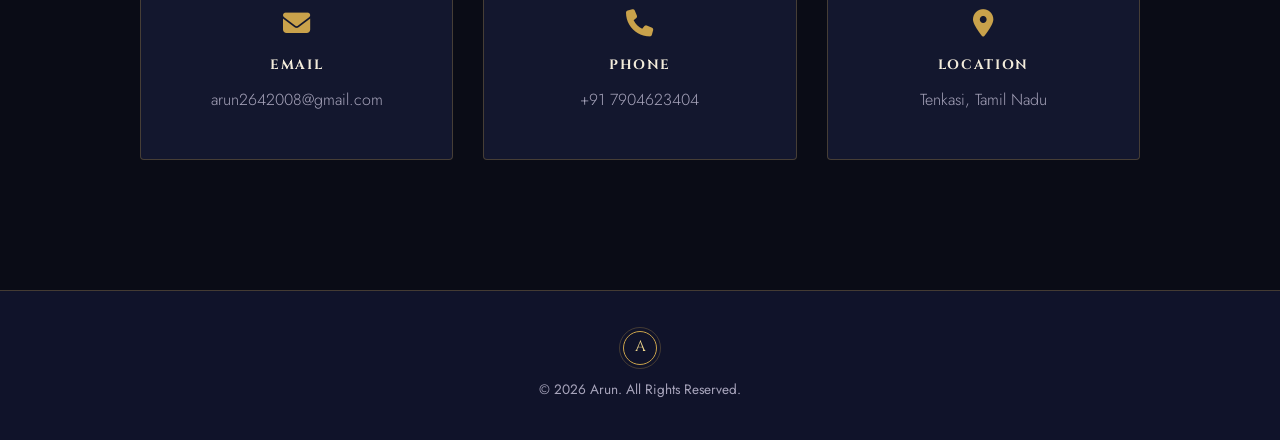
==== commit 3678f105: "Update index.html" ====
--- a/index.html
+++ b/index.html
@@ -16,7 +16,6 @@
     <link rel="stylesheet" href="style.css">
 </head>
 <body>
-
     <!-- Ornamental noise/pattern layer -->
     <div class="grain"></div>
 
@@ -97,7 +96,7 @@
                     <span class="corner corner--tr"></span>
                     <span class="corner corner--bl"></span>
                     <span class="corner corner--br"></span>
-                    <img src="images/arun img.jpeg" alt="Portrait">
+                    <img src="images/total/arun img.jpeg" alt="Portrait">
                 </div>
             </div>
         </div>
@@ -230,7 +229,7 @@
             </div>
 
             <div class="project-card hidden tilt-card">
-                <div class="project-img"><img src="image/Salon.img" alt="Salon Website"><span class="glare"></span></div>
+                <div class="project-img"><img src="image/salon.img" alt="Salon Website"><span class="glare"></span></div>
                 <div class="project-body">
                     <h3>Salon Website</h3>
                     <p>A stylish salon website showcasing beauty services, packages, and customer booking options.</p>
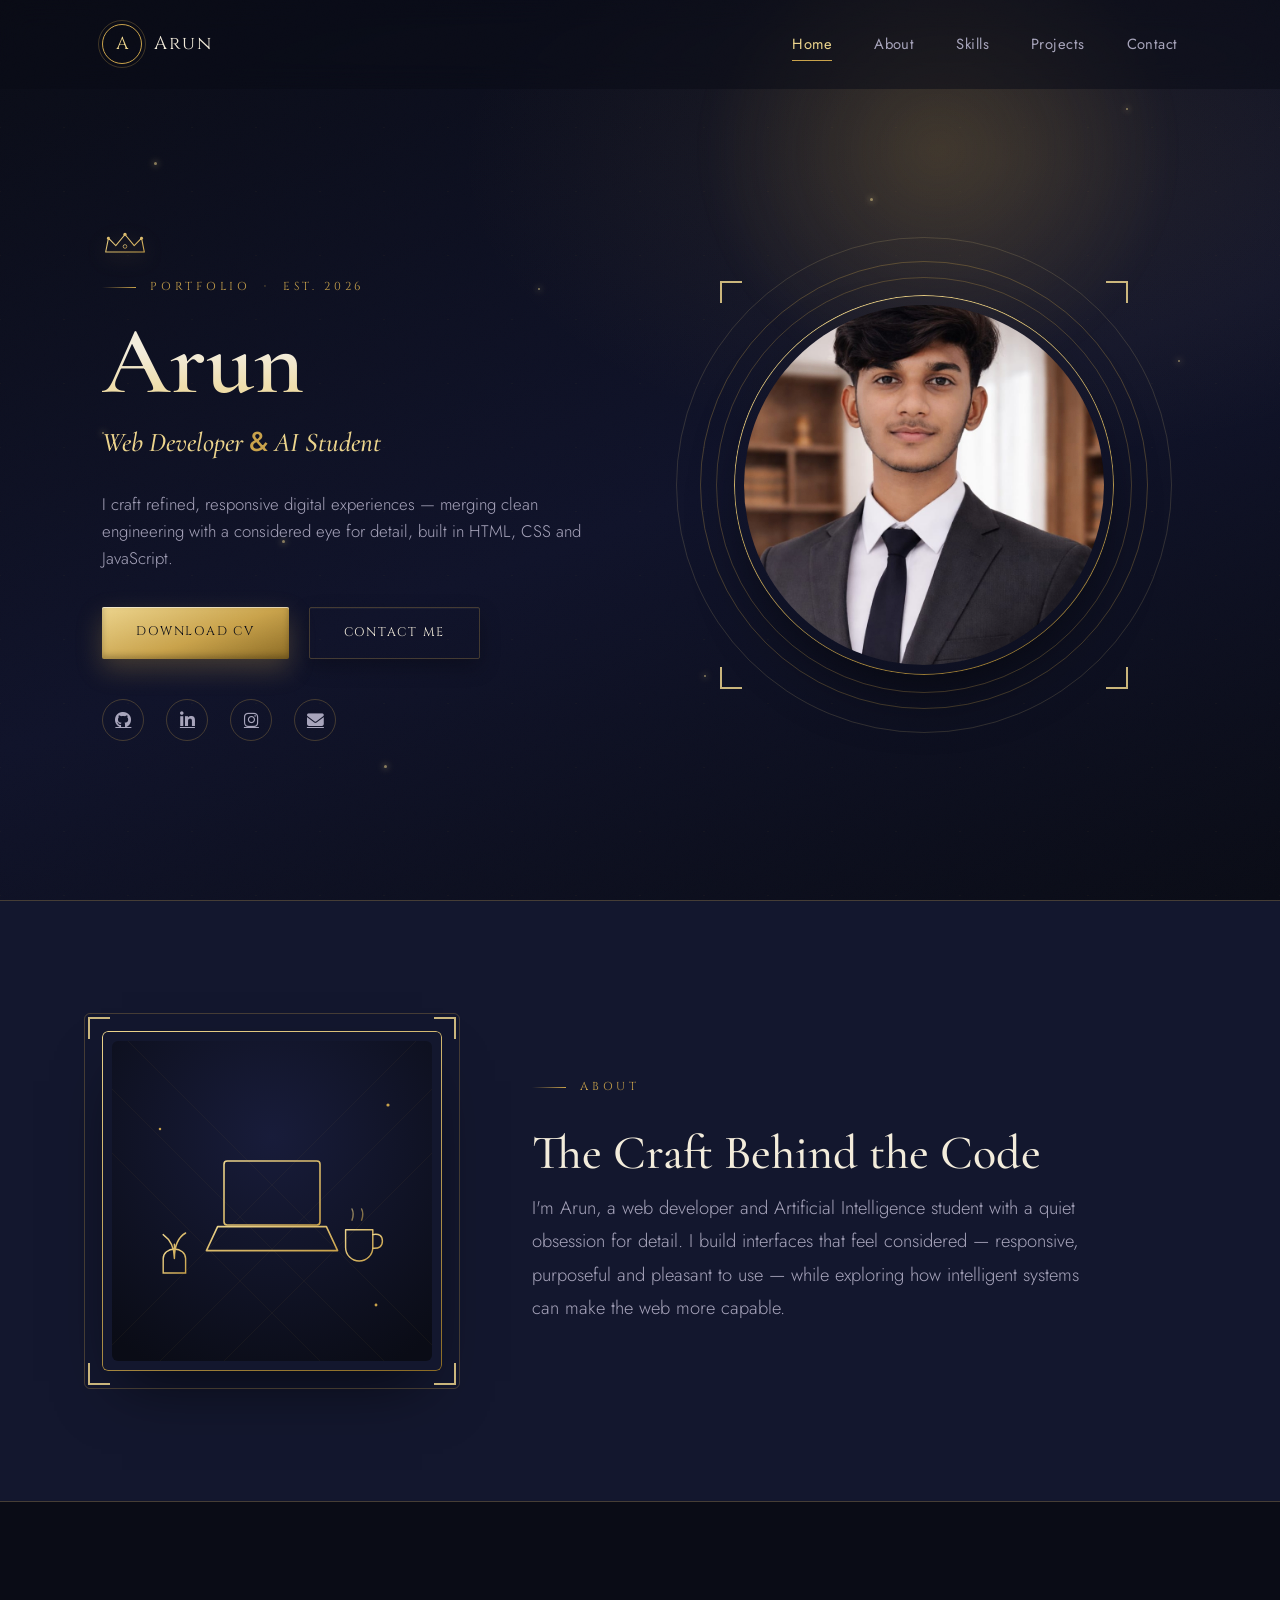
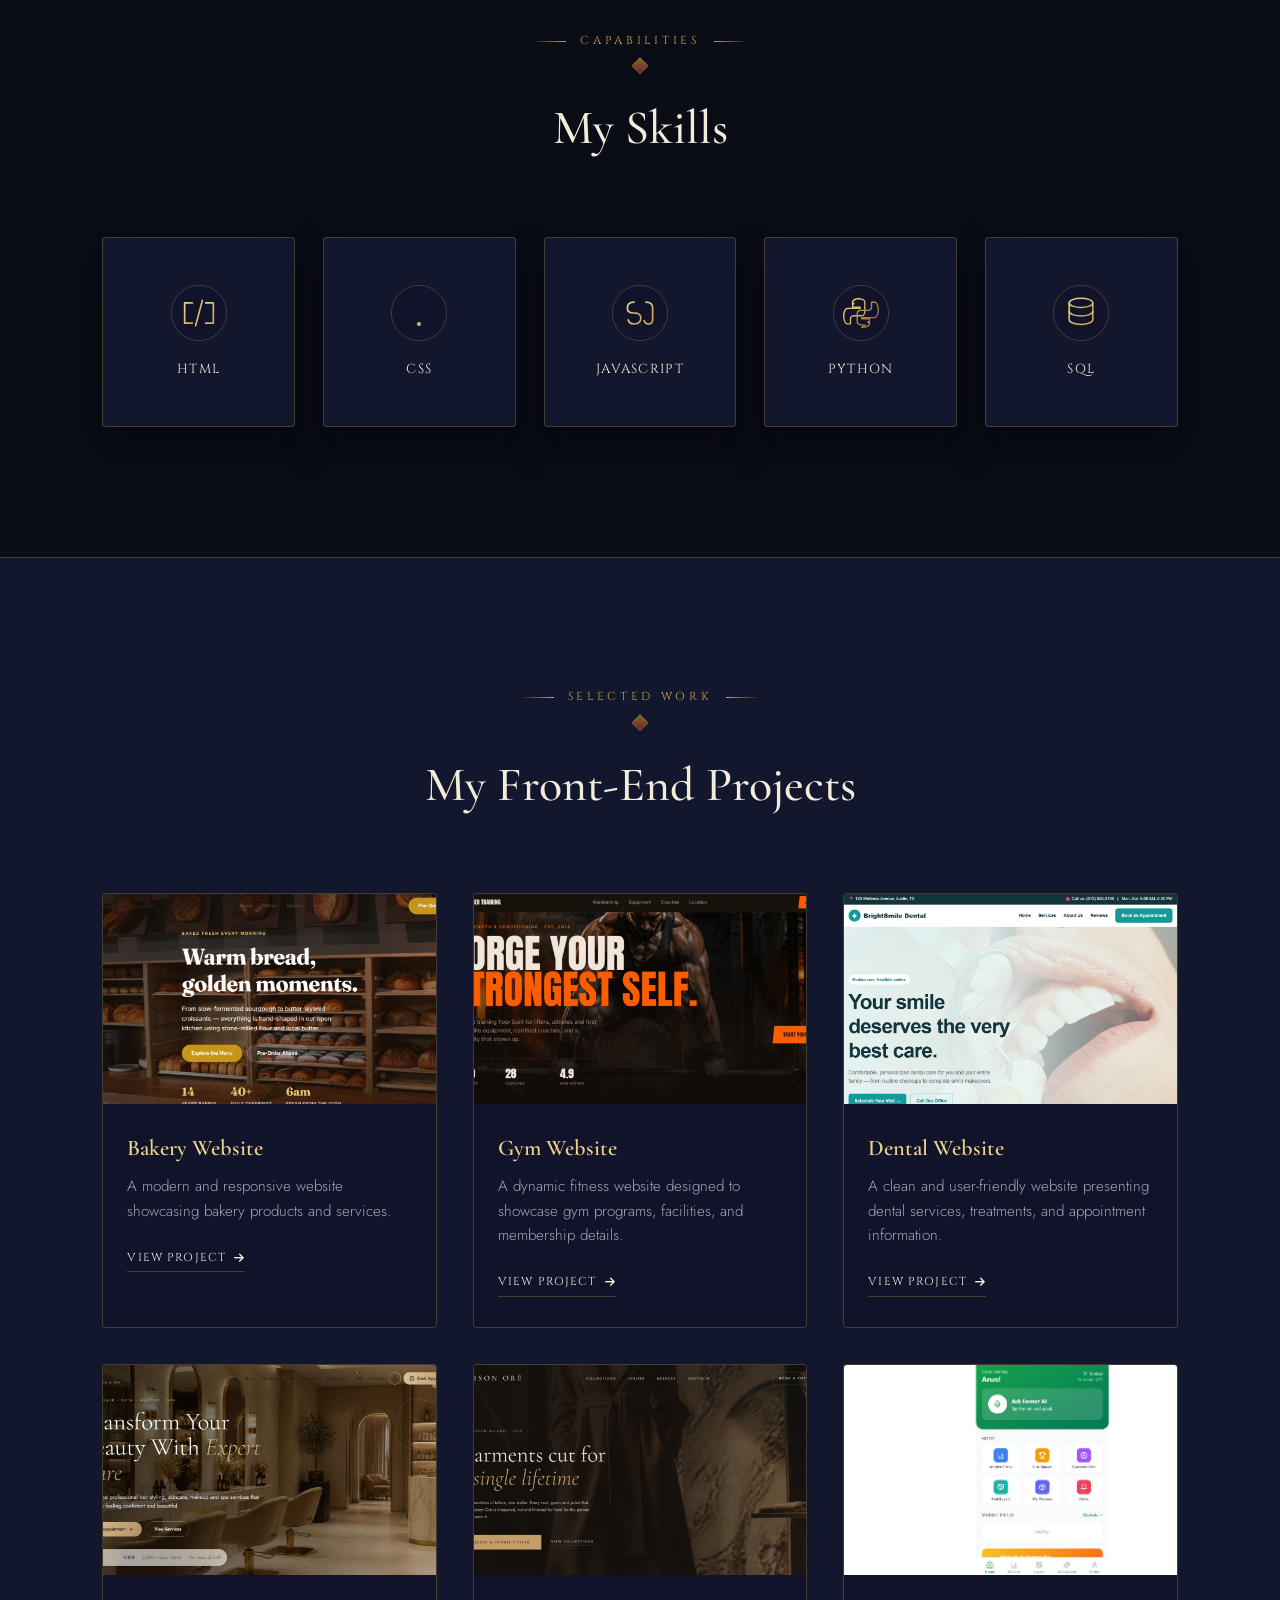
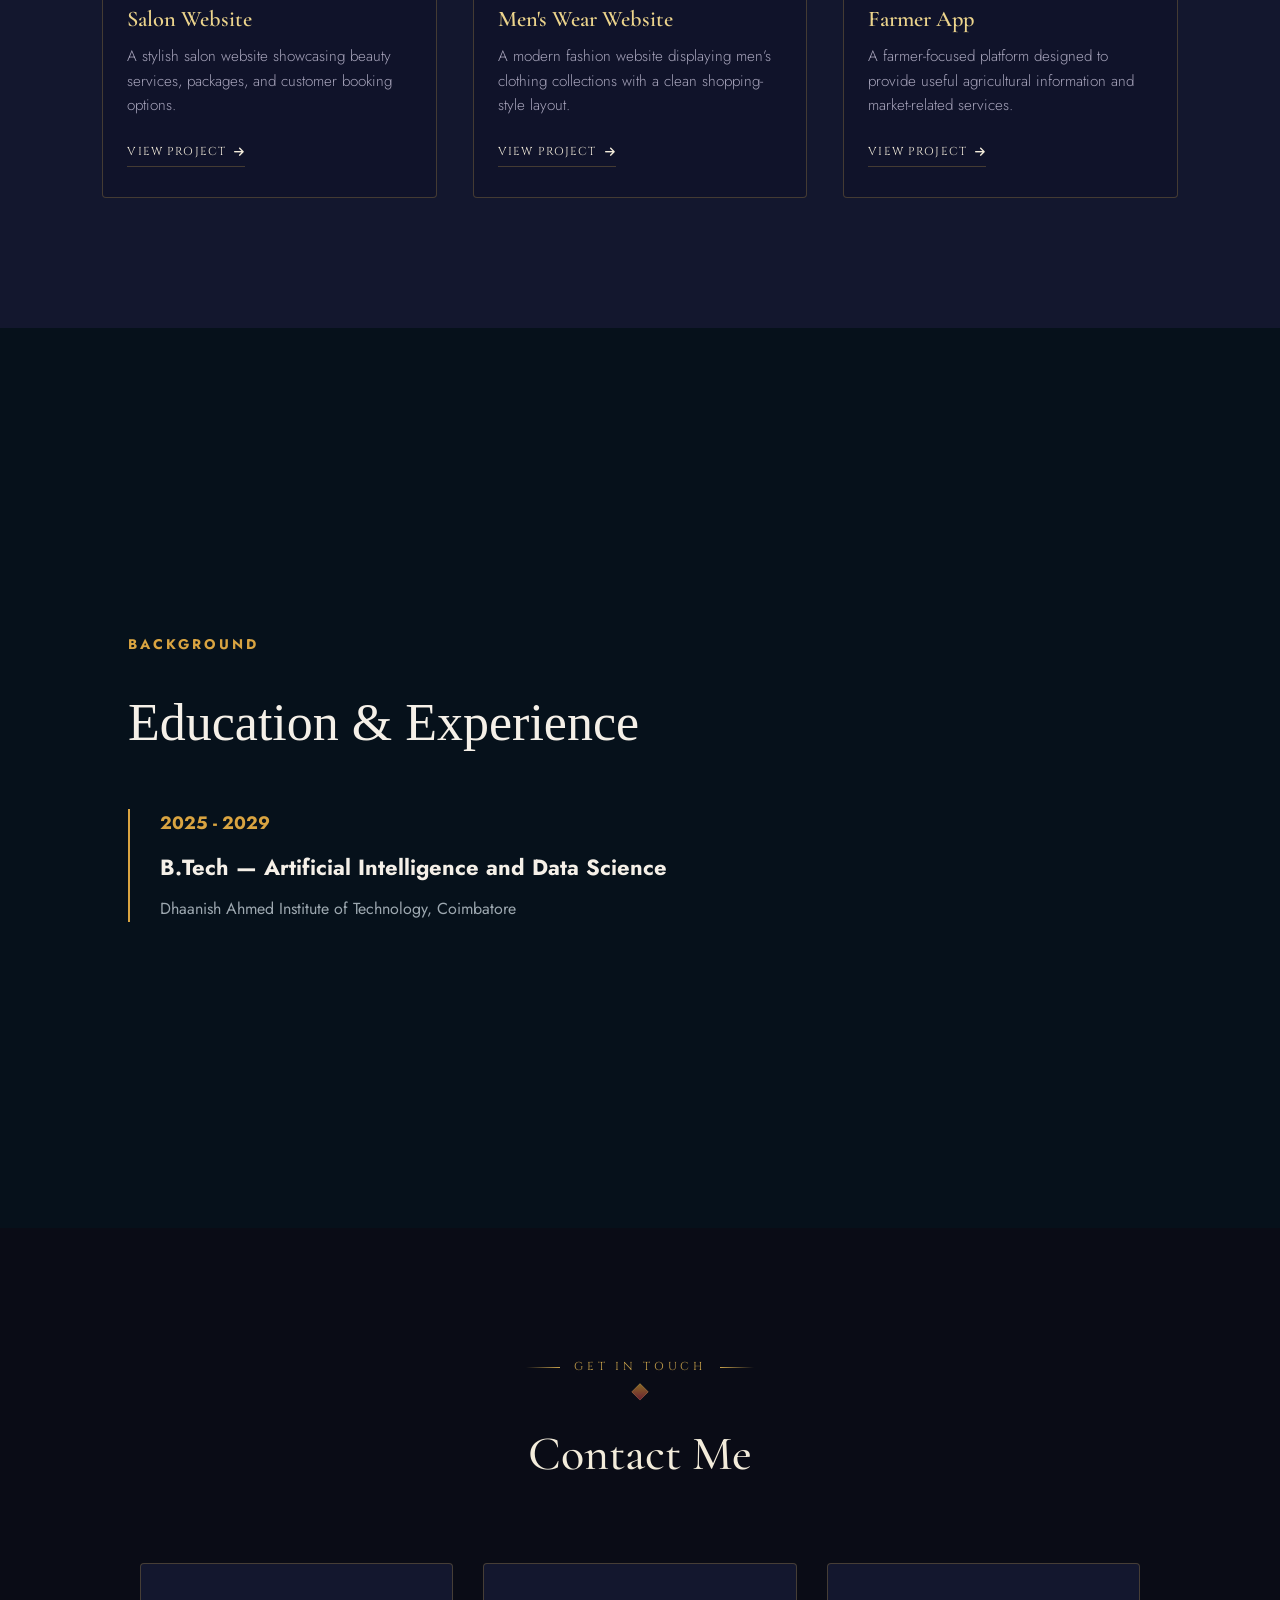
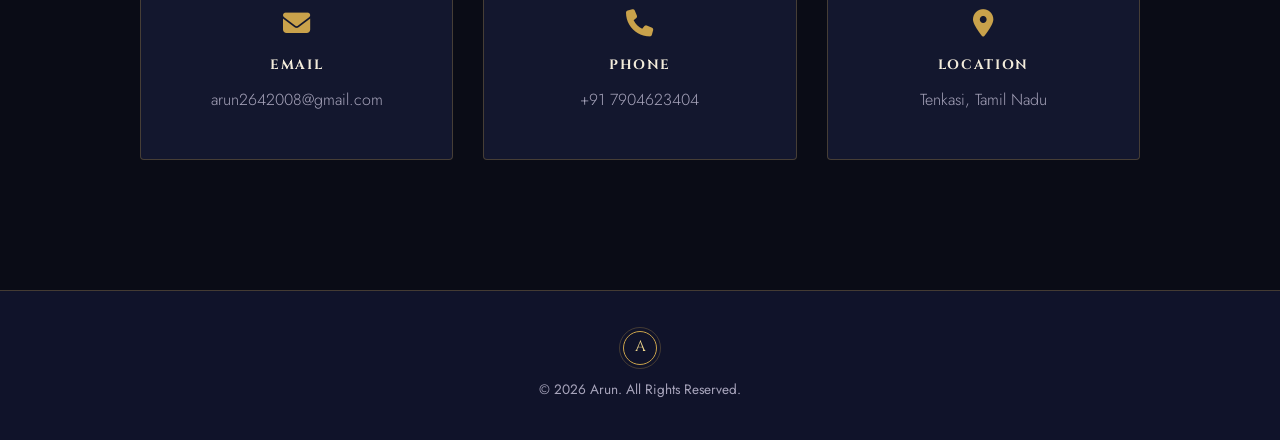
==== commit 8565a7de: "Update index.html" ====
--- a/index.html
+++ b/index.html
@@ -229,7 +229,7 @@
             </div>
 
             <div class="project-card hidden tilt-card">
-                <div class="project-img"><img src="image/salon.img" alt="Salon Website"><span class="glare"></span></div>
+                <div class="project-img"><img src="images/Salon.img" alt="Salon Website"><span class="glare"></span></div>
                 <div class="project-body">
                     <h3>Salon Website</h3>
                     <p>A stylish salon website showcasing beauty services, packages, and customer booking options.</p>
